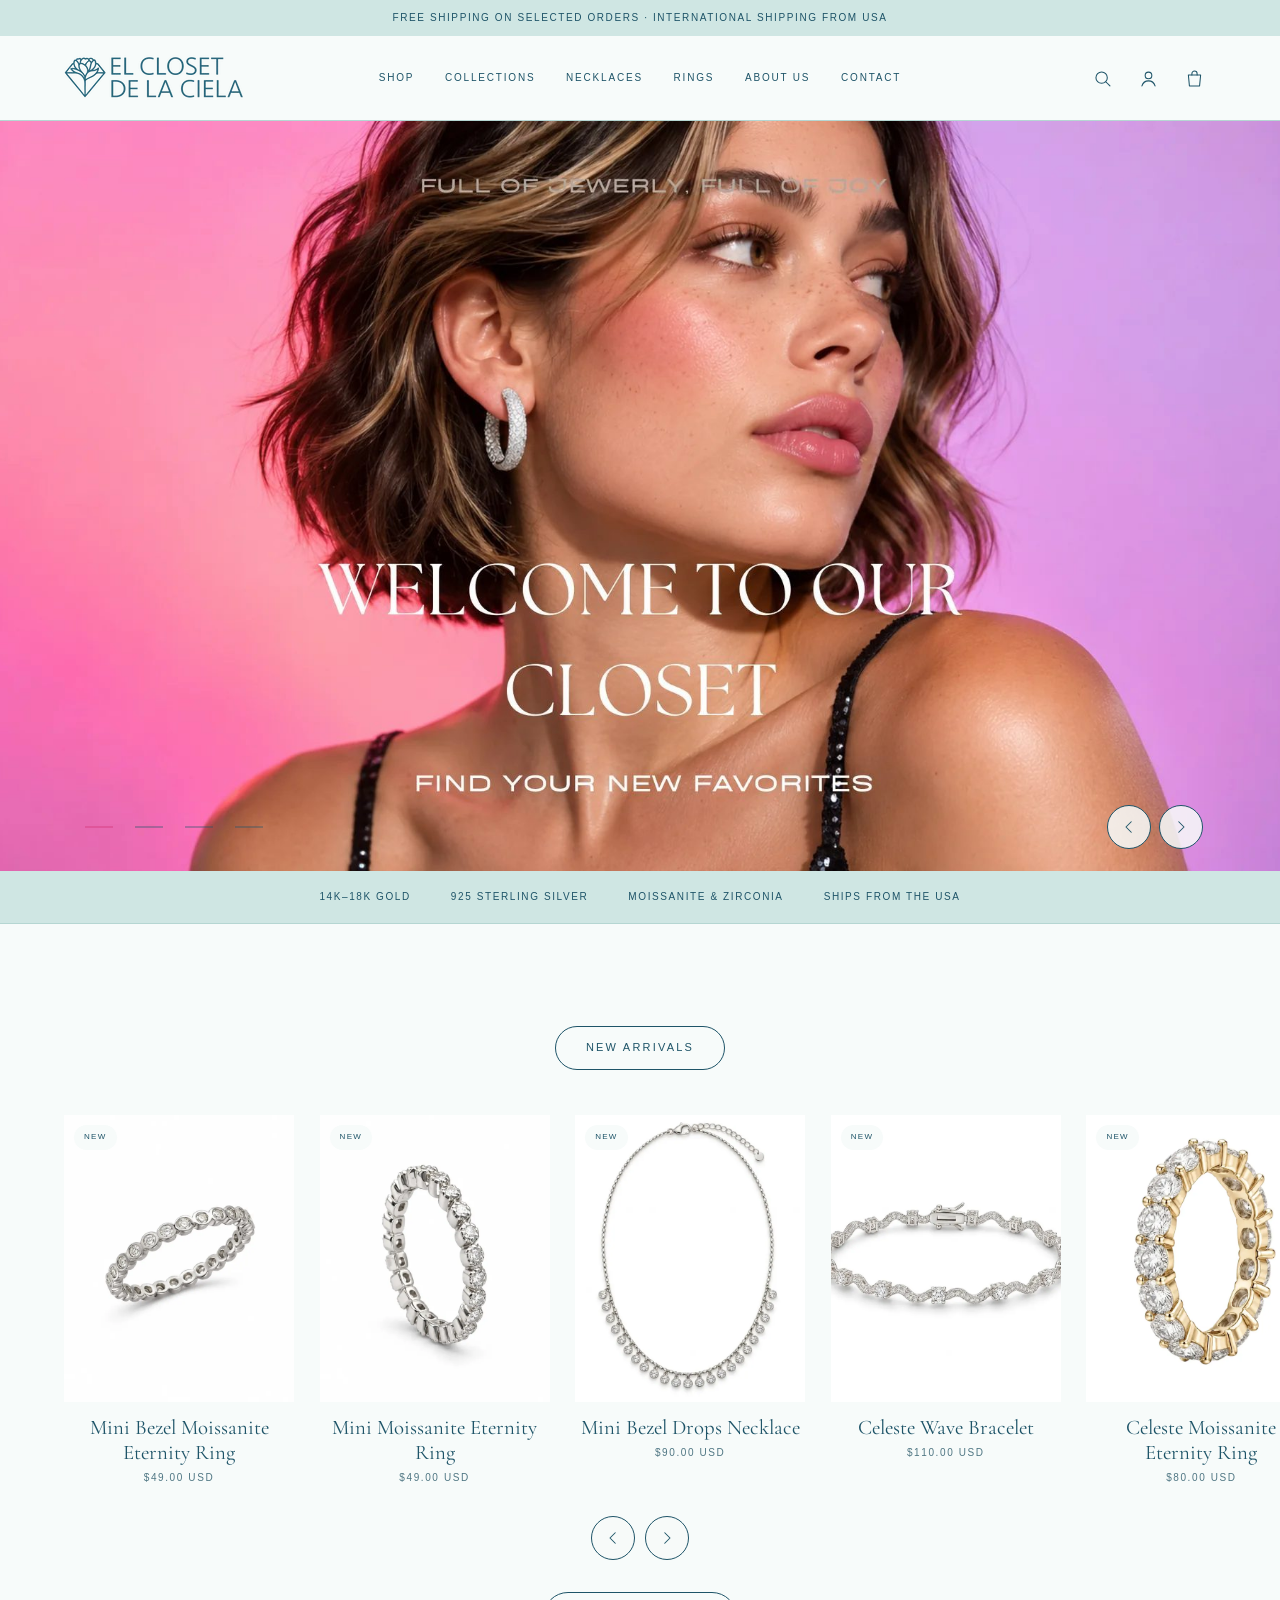
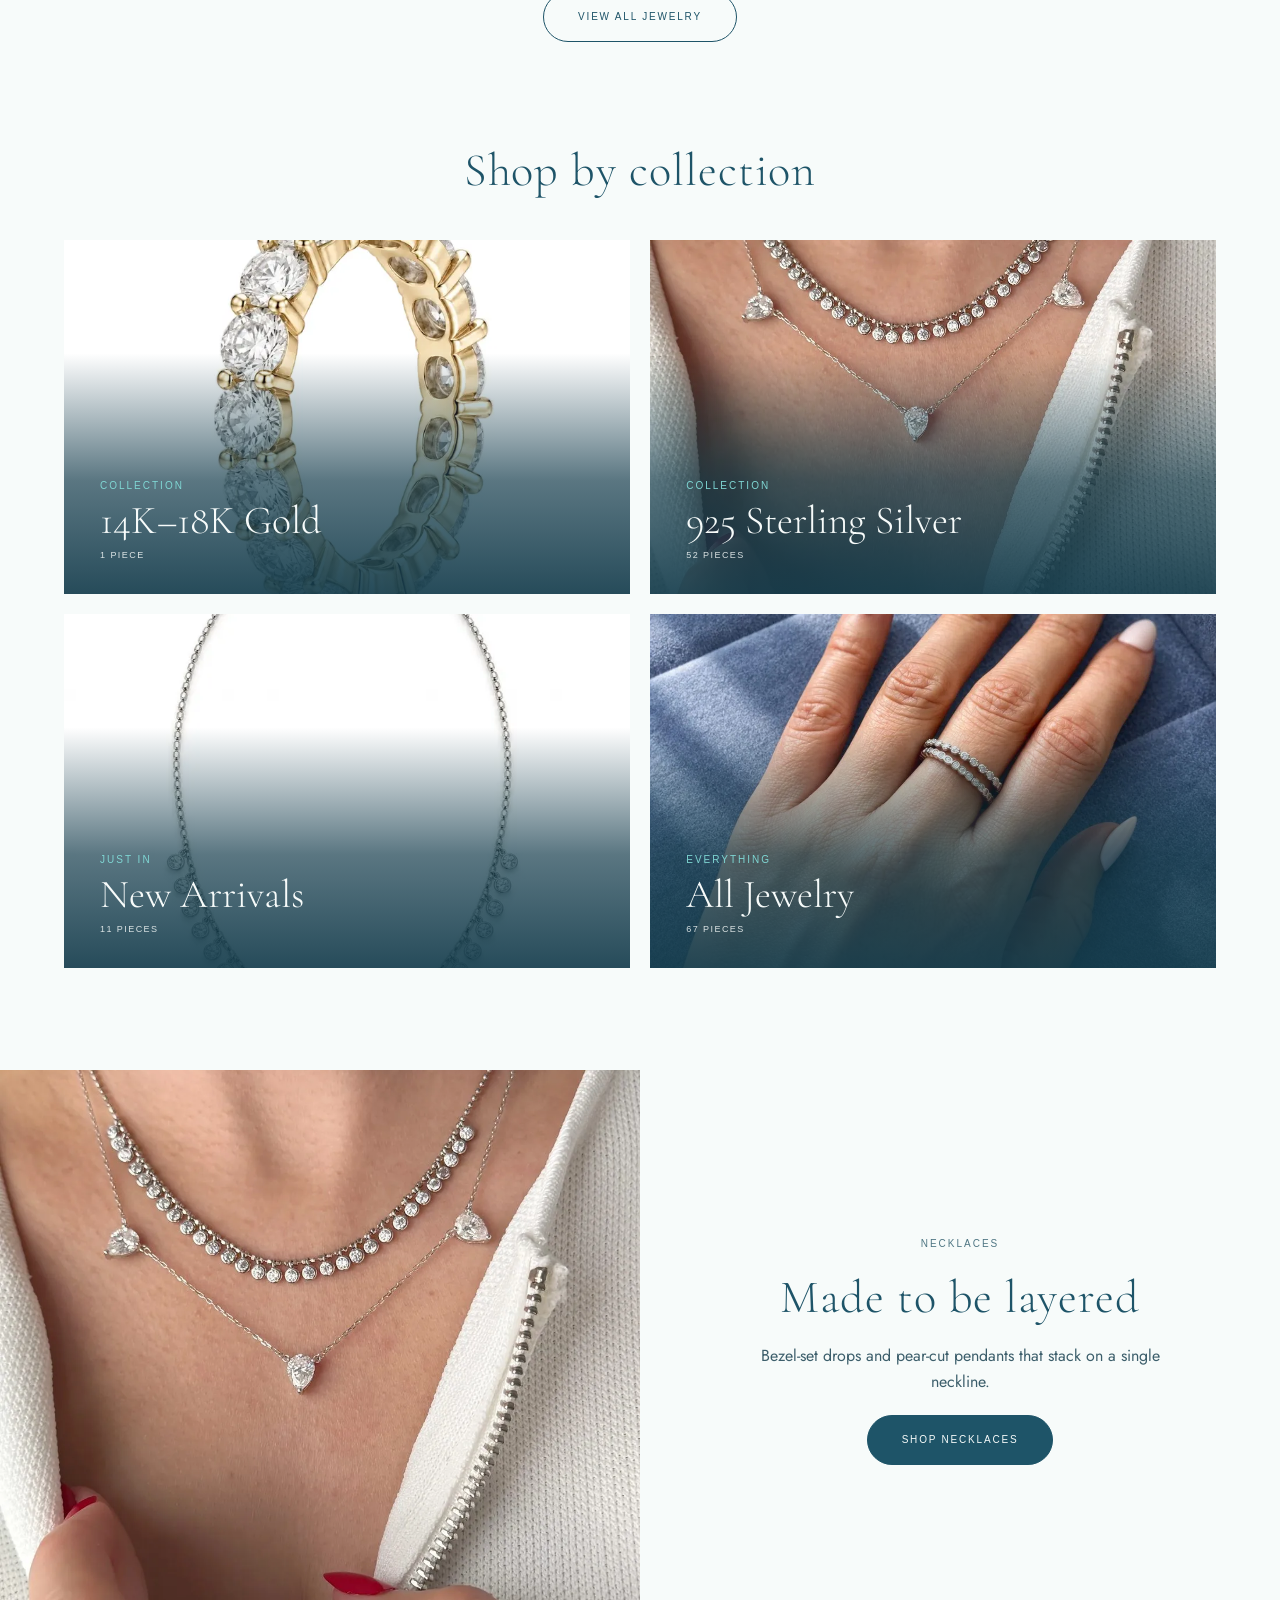
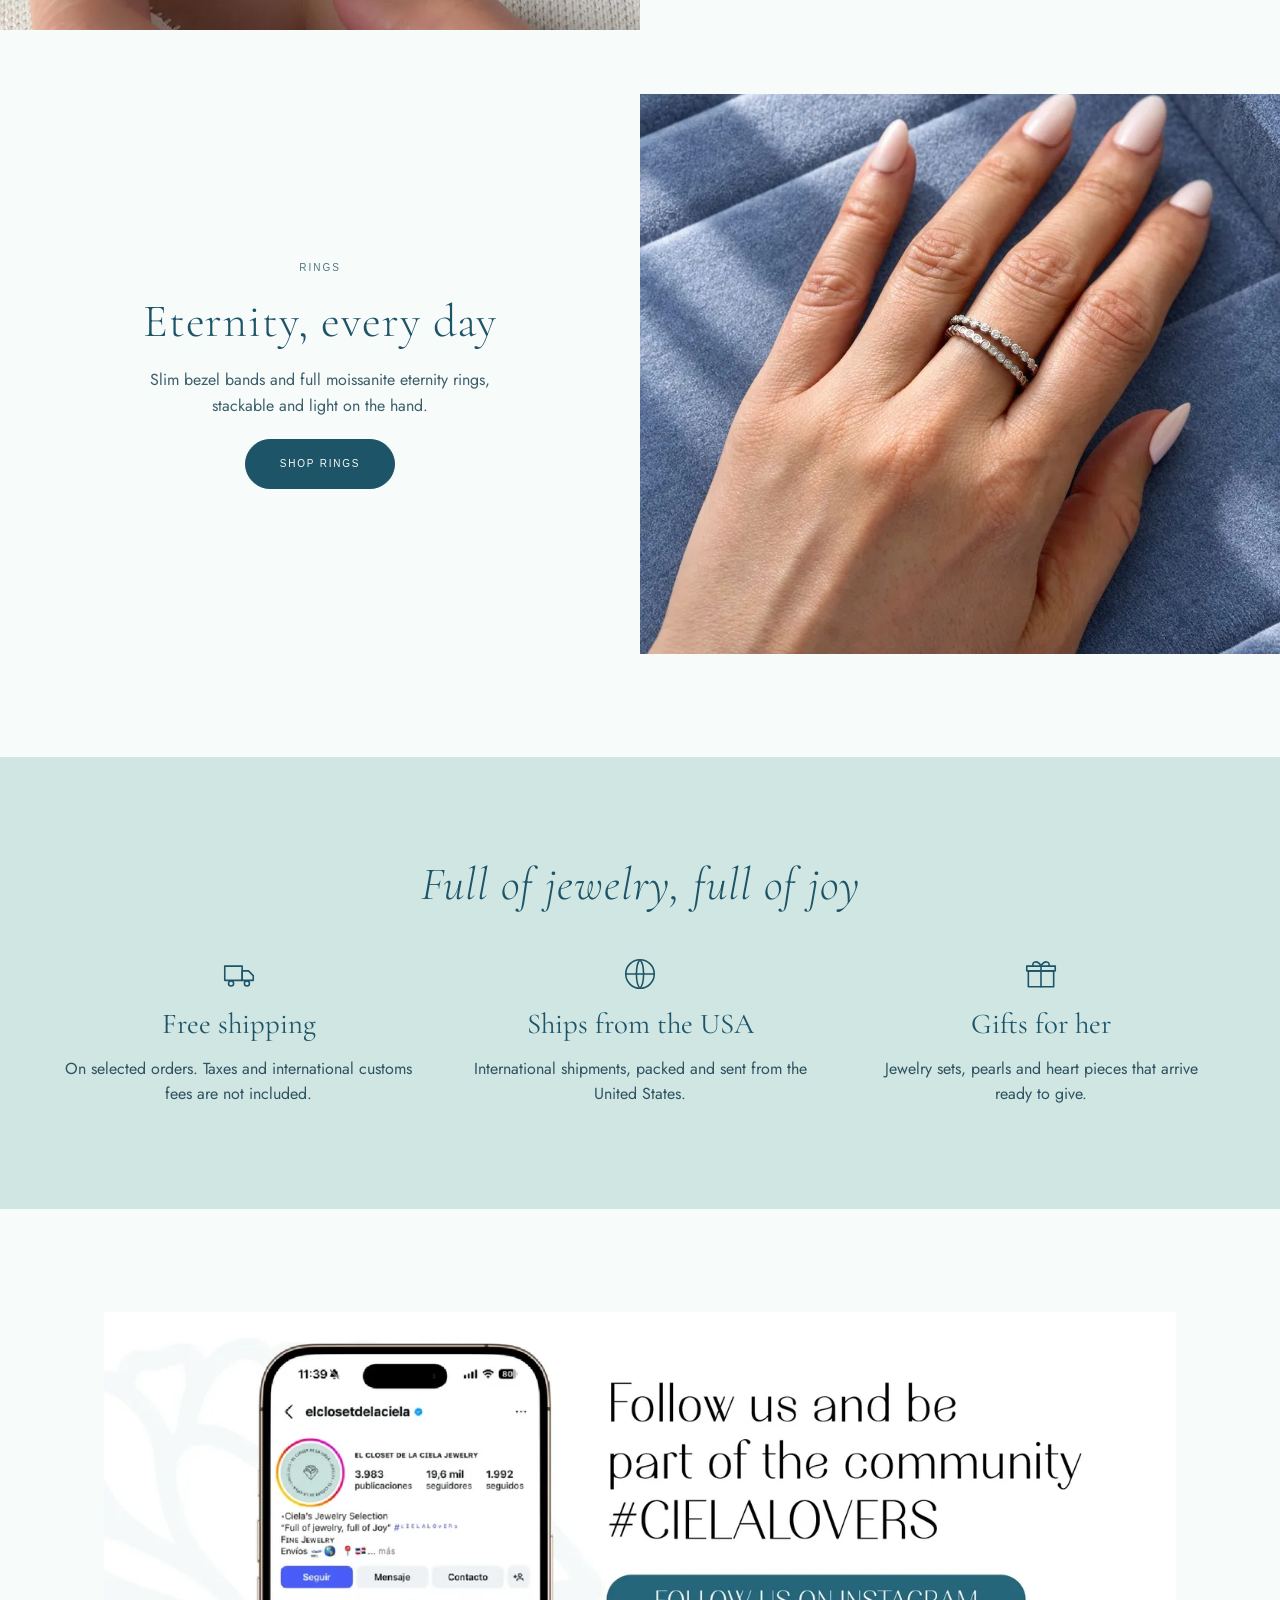
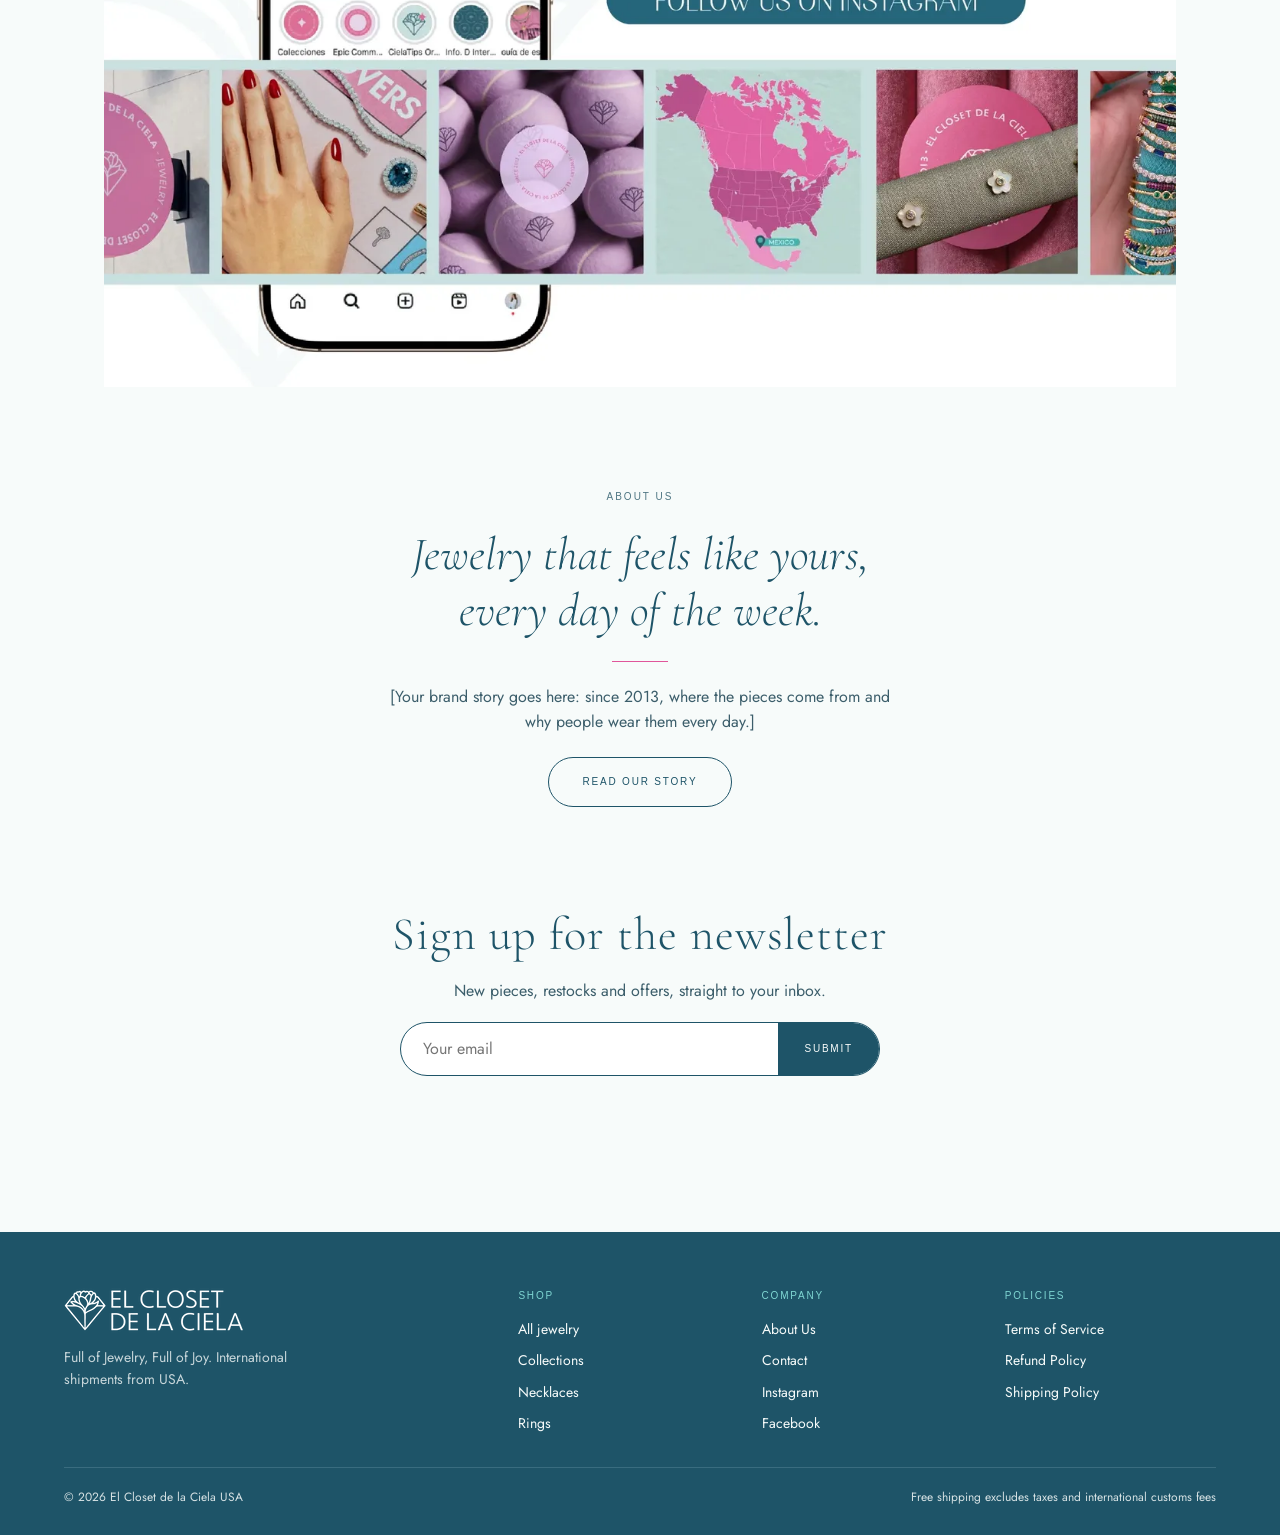
==== index.html @ 68bd0de4 "Demo redesign: multi-page site with slider, catalog and real products Co-Authored-By: Claude Sonnet " ====
<!DOCTYPE html>
<html lang="en">
<head>
<meta charset="utf-8">
<meta name="viewport" content="width=device-width, initial-scale=1">
<title>El Closet de la Ciela | Jewelry — Full of Jewelry, Full of Joy</title>
<meta name="description" content="14K–18K gold, 925 sterling silver and moissanite jewelry shipped from the USA.">
<link rel="icon" href="images/logo-closet-de-la-ciela.webp" type="image/webp">
<link rel="preconnect" href="https://fonts.googleapis.com">
<link rel="preconnect" href="https://fonts.gstatic.com" crossorigin>
<link href="https://fonts.googleapis.com/css2?family=Cormorant+Garamond:ital,wght@0,300;0,400;1,300;1,400&family=Jost:wght@400;500&family=Syncopate:wght@400;700&display=swap" rel="stylesheet">
<link rel="stylesheet" href="css/styles.css">
</head>
<body data-page="home">
<a class="skip" href="#main">Skip to content</a>
<div class="announce">Free shipping on selected orders · International shipping from USA</div>
<header class="site-header">
<div class="wrap">
<div class="header-row">
<button class="icon-btn nav-toggle" type="button" aria-expanded="false" aria-controls="main-nav" aria-label="Open menu"><svg width="22" height="22" viewBox="0 0 24 24" fill="none" stroke="currentColor" stroke-width="1.3" stroke-linecap="round" aria-hidden="true"><path d="M4 7h16M4 12h16M4 17h16"/></svg></button>
<a class="logo" href="index.html" aria-label="El Closet de la Ciela Jewelry, home"><img src="images/logo-closet-de-la-ciela.webp" width="180" height="46" alt="El Closet de la Ciela Jewelry"></a>
<nav class="main-nav" id="main-nav" aria-label="Main">
<ul>
<li><a href="shop.html">Shop</a></li>
<li><a href="collections.html">Collections</a></li>
<li><a href="necklaces.html">Necklaces</a></li>
<li><a href="rings.html">Rings</a></li>
<li><a href="about.html">About Us</a></li>
<li><a href="contact.html">Contact</a></li>
</ul>
</nav>
<div class="header-actions">
<button class="icon-btn search-toggle" type="button" aria-label="Search" aria-expanded="false" aria-controls="search-bar"><svg width="21" height="21" viewBox="0 0 24 24" fill="none" stroke="currentColor" stroke-width="1.2" stroke-linecap="round" aria-hidden="true"><circle cx="11" cy="11" r="6.5"/><path d="M16 16l4.5 4.5"/></svg></button>
<a class="icon-btn" href="https://elclosetdelacielausa.com/account" aria-label="My account" target="_blank" rel="noopener"><svg width="21" height="21" viewBox="0 0 24 24" fill="none" stroke="currentColor" stroke-width="1.2" stroke-linecap="round" aria-hidden="true"><circle cx="12" cy="8.5" r="3.8"/><path d="M4.5 20.5c1.2-4 4-5.8 7.5-5.8s6.3 1.8 7.5 5.8"/></svg></a>
<a class="icon-btn" href="https://elclosetdelacielausa.com/cart" aria-label="Shopping bag" target="_blank" rel="noopener"><svg width="21" height="21" viewBox="0 0 24 24" fill="none" stroke="currentColor" stroke-width="1.2" stroke-linejoin="round" stroke-linecap="round" aria-hidden="true"><path d="M5 8h14l-1.2 12.5H6.2z"/><path d="M9 8V6.5a3 3 0 0 1 6 0V8"/></svg></a>
</div>
</div>
</div>
<div class="search-bar" id="search-bar">
<div class="wrap">
<form role="search"><label class="sr-only" for="site-q">Search jewelry</label><input id="site-q" type="search" placeholder="Search jewelry…" autocomplete="off"><button class="btn" type="submit">Search</button></form>
</div>
</div>
</header>
<main id="main">
<section id="top">
<div class="hs" role="region" aria-roledescription="carousel" aria-label="Featured collections">
<div class="hs-track" aria-live="off">
<article class="hs-slide is-active hs-full" role="group" aria-roledescription="slide" aria-label="1 of 4" style="background:#E8A9D6">
<a href="shop.html" aria-label="Welcome to our closet, shop new favorites" style="display:block;position:absolute;inset:0"><img src="images/hero-welcome.jpg" alt="Model wearing pavé hoop earrings against a pink and lilac backdrop, with the text Welcome to our closet" style="object-position:50% 62%"><span class="btn hs-full-cta">Shop new favorites</span></a>
</article>
<article class="hs-slide" role="group" aria-roledescription="slide" aria-label="2 of 4" style="background:#CFE6E3">
<div class="hs-text">
<span class="hs-eyebrow">Necklaces</span>
<h2 class="hs-title">Layer, stack <em>and mix</em></h2>
<p class="hs-copy">Find your new favorites in 14K–18K gold, 925 sterling silver and moissanite, shipped from the USA.</p>
<a class="btn" href="necklaces.html">Shop necklaces</a>
</div>
<div class="hs-media"><img src="images/necklaces-layered.webp" alt="Two layered necklaces, a bezel-set drop necklace and a pear-cut pendant" loading="lazy"></div>
</article>
<article class="hs-slide" role="group" aria-roledescription="slide" aria-label="3 of 4" style="background:#F3DDEC">
<div class="hs-text">
<span class="hs-eyebrow">Rings</span>
<h2 class="hs-title">Stack them, <em>love them</em></h2>
<p class="hs-copy">Slim bezel-set bands made to be worn together. Everyday sparkle that goes with everything.</p>
<a class="btn" href="rings.html">Shop rings</a>
</div>
<div class="hs-media"><img src="images/rings-stacked.webp" alt="Two slim bezel-set rings on a hand resting on blue velvet" loading="lazy"></div>
</article>
<article class="hs-slide" role="group" aria-roledescription="slide" aria-label="4 of 4" style="background:#DCE6F5">
<div class="hs-text">
<span class="hs-eyebrow">New color</span>
<h2 class="hs-title">A little <em>rainbow</em> for every day</h2>
<p class="hs-copy">Playful color for your neckline, in delicate pieces that go with everything.</p>
<a class="btn" href="shop.html?collection=new">Discover new arrivals</a>
</div>
<div class="hs-media"><img src="images/products/candy-baguette-zirconia-necklace-1.webp" alt="Candy Baguette Zirconia Necklace" loading="lazy" style="object-position:50% 30%"></div>
</article>
</div>
<div class="hs-ctrl">
<div class="hs-dots">
<button type="button" class="hs-dot" aria-label="Go to slide 1" aria-current="true"></button>
<button type="button" class="hs-dot" aria-label="Go to slide 2"></button>
<button type="button" class="hs-dot" aria-label="Go to slide 3"></button>
<button type="button" class="hs-dot" aria-label="Go to slide 4"></button>
</div>
<div class="hs-arrows">
<button type="button" class="hs-btn hs-prev" aria-label="Previous slide"><svg width="18" height="18" viewBox="0 0 24 24" fill="none" stroke="currentColor" stroke-width="1.4" stroke-linecap="round" stroke-linejoin="round" aria-hidden="true"><path d="M15 5l-7 7 7 7"/></svg></button>
<button type="button" class="hs-btn hs-next" aria-label="Next slide"><svg width="18" height="18" viewBox="0 0 24 24" fill="none" stroke="currentColor" stroke-width="1.4" stroke-linecap="round" stroke-linejoin="round" aria-hidden="true"><path d="M9 5l7 7-7 7"/></svg></button>
</div>
</div>
</div>
<div class="trust"><div class="wrap"><span>14K–18K gold</span><span>925 sterling silver</span><span>Moissanite &amp; zirconia</span><span>Ships from the USA</span></div></div>
</section>

<section id="new" class="section">
<div class="section-head"><span class="pill">New arrivals</span></div>
<div class="rail-wrap">
<div class="rail" data-products data-collection="new" data-limit="12"></div>
<div class="rail-ctrl"><button type="button" class="hs-btn" data-rail="prev" aria-label="Previous products"><svg width="18" height="18" viewBox="0 0 24 24" fill="none" stroke="currentColor" stroke-width="1.4" stroke-linecap="round" stroke-linejoin="round" aria-hidden="true"><path d="M15 5l-7 7 7 7"/></svg></button><button type="button" class="hs-btn" data-rail="next" aria-label="Next products"><svg width="18" height="18" viewBox="0 0 24 24" fill="none" stroke="currentColor" stroke-width="1.4" stroke-linecap="round" stroke-linejoin="round" aria-hidden="true"><path d="M9 5l7 7-7 7"/></svg></button></div>
</div>
<div class="section-head" style="margin:32px 0 0"><a class="btn btn-ghost" href="shop.html">View all jewelry</a></div>
</section>

<section id="collections" class="section"><div class="wrap">
<div class="section-head"><h2 class="h2">Shop by collection</h2></div>
<div class="col-grid">
<a class="col-card" href="shop.html?collection=gold"><img src="images/products/celeste-moissanite-eternity-ring-1.webp" alt="" loading="lazy"><span class="col-text"><span class="eyebrow">Collection</span><span class="col-title">14K–18K Gold</span><span class="col-count" data-count="gold"></span></span></a>
<a class="col-card" href="shop.html?collection=silver"><img src="images/necklaces-layered.webp" alt="" loading="lazy"><span class="col-text"><span class="eyebrow">Collection</span><span class="col-title">925 Sterling Silver</span><span class="col-count" data-count="silver"></span></span></a>
<a class="col-card" href="shop.html?collection=new"><img src="images/products/mini-bezel-drops-necklace-1.webp" alt="" loading="lazy"><span class="col-text"><span class="eyebrow">Just in</span><span class="col-title">New Arrivals</span><span class="col-count" data-count="new"></span></span></a>
<a class="col-card" href="shop.html"><img src="images/rings-stacked.webp" alt="" loading="lazy"><span class="col-text"><span class="eyebrow">Everything</span><span class="col-title">All Jewelry</span><span class="col-count" data-count="all"></span></span></a>
</div>
</div></section>

<section id="necklaces" class="section" style="padding-top:clamp(64px,8vw,112px)">
<div class="split">
<div class="split-media"><img src="images/necklaces-layered.webp" alt="Two layered necklaces, a bezel-set drop necklace and a pear-cut pendant" style="object-position:50% 30%" loading="lazy"></div>
<div class="split-text"><div>
<span class="eyebrow">Necklaces</span>
<h2 class="h2">Made to be layered</h2>
<p class="lede" style="text-align:center">Bezel-set drops and pear-cut pendants that stack on a single neckline.</p>
<a class="btn" href="necklaces.html">Shop necklaces</a>
</div></div>
</div>
</section>

<section id="rings" style="margin-top:clamp(40px,5vw,72px)">
<div class="split rev">
<div class="split-text"><div>
<span class="eyebrow">Rings</span>
<h2 class="h2">Eternity, every day</h2>
<p class="lede" style="text-align:center">Slim bezel bands and full moissanite eternity rings, stackable and light on the hand.</p>
<a class="btn" href="rings.html">Shop rings</a>
</div></div>
<div class="split-media" style="background:#B9CBE3"><img src="images/rings-stacked.webp" alt="Two slim bezel-set rings on a hand resting on blue velvet" loading="lazy"></div>
</div>
</section>

<section class="section"><div class="band"><div class="wrap">
<div class="section-head"><h2 class="h2"><em>Full of jewelry, full of joy</em></h2></div>
<div class="benefits">
<div class="benefit"><svg width="38" height="38" viewBox="0 0 24 24" fill="none" stroke="#1E5468" stroke-width="1" stroke-linecap="round" stroke-linejoin="round" aria-hidden="true"><path d="M3 7h11v9H3z"/><path d="M14 10h4l3 3v3h-7z"/><circle cx="7" cy="18" r="1.6"/><circle cx="17" cy="18" r="1.6"/></svg><h3>Free shipping</h3><p>On selected orders. Taxes and international customs fees are not included.</p></div>
<div class="benefit"><svg width="38" height="38" viewBox="0 0 24 24" fill="none" stroke="#1E5468" stroke-width="1" stroke-linecap="round" stroke-linejoin="round" aria-hidden="true"><circle cx="12" cy="12" r="9"/><path d="M3 12h18"/><path d="M12 3c3 3 3 15 0 18M12 3c-3 3-3 15 0 18"/></svg><h3>Ships from the USA</h3><p>International shipments, packed and sent from the United States.</p></div>
<div class="benefit"><svg width="38" height="38" viewBox="0 0 24 24" fill="none" stroke="#1E5468" stroke-width="1" stroke-linecap="round" stroke-linejoin="round" aria-hidden="true"><path d="M4 10h16v10H4z"/><path d="M3 7h18v3H3z"/><path d="M12 7v13"/><path d="M12 7c-2-4-6-3-5 0M12 7c2-4 6-3 5 0"/></svg><h3>Gifts for her</h3><p>Jewelry sets, pearls and heart pieces that arrive ready to give.</p></div>
</div>
</div></div></section>

<section class="section"><div class="wrap" style="max-width:1200px">
<a href="https://www.instagram.com/elclosetdelaciela/" target="_blank" rel="noopener"><img src="images/community-instagram.webp" width="1400" height="882" alt="Follow us and be part of the community, #CIELALOVERS, follow us on Instagram" loading="lazy"></a>
</div></section>

<section id="story" class="section"><div class="wrap story">
<span class="eyebrow">About us</span>
<blockquote>Jewelry that feels like yours, every day of the week.</blockquote>
<span class="rule"></span>
<p class="lede">[Your brand story goes here: since 2013, where the pieces come from and why people wear them every day.]</p>
<a class="btn btn-ghost" href="about.html">Read our story</a>
</div></section>
<section class="section"><div class="wrap newsletter">
<h2 class="h2">Sign up for the newsletter</h2>
<p class="lede">New pieces, restocks and offers, straight to your inbox.</p>
<form class="nl-form" data-demo-form data-success="Thank you for subscribing! (demo: no email was sent)" novalidate>
<label class="sr-only" for="nl-email">Your email</label>
<input id="nl-email" type="email" placeholder="Your email" autocomplete="email">
<button type="submit">Submit</button>
</form>
<p class="form-msg" role="status" aria-live="polite"></p>
</div></section>
</main>
<footer class="site-footer">
<div class="wrap">
<div class="footer-grid">
<div class="footer-brand">
<img src="images/logo-closet-de-la-ciela.webp" width="180" height="46" alt="El Closet de la Ciela Jewelry">
<p>Full of Jewelry, Full of Joy. International shipments from USA.</p>
</div>
<div>
<h4>Shop</h4>
<ul><li><a href="shop.html">All jewelry</a></li><li><a href="collections.html">Collections</a></li><li><a href="necklaces.html">Necklaces</a></li><li><a href="rings.html">Rings</a></li></ul>
</div>
<div>
<h4>Company</h4>
<ul><li><a href="about.html">About Us</a></li><li><a href="contact.html">Contact</a></li><li><a href="https://www.instagram.com/elclosetdelaciela/" target="_blank" rel="noopener">Instagram</a></li><li><a href="https://www.facebook.com/ElClosetDeLaCiela" target="_blank" rel="noopener">Facebook</a></li></ul>
</div>
<div>
<h4>Policies</h4>
<ul><li><a href="https://elclosetdelacielausa.com/policies/terms-of-service" target="_blank" rel="noopener">Terms of Service</a></li><li><a href="https://elclosetdelacielausa.com/policies/refund-policy" target="_blank" rel="noopener">Refund Policy</a></li><li><a href="https://elclosetdelacielausa.com/policies/shipping-policy" target="_blank" rel="noopener">Shipping Policy</a></li></ul>
</div>
</div>
<div class="footer-bottom"><span>© <span data-year>2026</span> El Closet de la Ciela USA</span><span>Free shipping excludes taxes and international customs fees</span></div>
</div>
</footer>
<script src="js/products.js"></script>
<script src="js/main.js"></script>
</body>
</html>
---- css/styles.css ----
/* El Closet de la Ciela — demo redesign
   Structure: tokens → base → layout → header → hero slider → products → sections → forms → footer → responsive */

:root{
  --deep:#1E5468;
  --accent:#7FD6D3;
  --teal:#3EC4C6;
  --pop:#E0559A;
  --mint:#CFE6E3;
  --mint-line:#B5D6D2;
  --bg:#F7FBFA;
  --soft:#E3F0EE;
  --muted:#4F7683;
  --body:#3C5E6B;
  --font-display:'Cormorant Garamond',Georgia,serif;
  --font-body:'Jost',system-ui,sans-serif;
  --font-label:'Syncopate',sans-serif;
  --gutter:clamp(16px,5vw,72px);
  --max:1360px;
  --header-h:84px;
}

/* ---------- base ---------- */
*,*::before,*::after{box-sizing:border-box}
html{scroll-behavior:smooth;scroll-padding-top:calc(var(--header-h) + 12px)}
body{margin:0;background:var(--bg);color:var(--deep);font-family:var(--font-body);font-weight:400;line-height:1.6;-webkit-font-smoothing:antialiased}
a{color:inherit;text-decoration:none}
a:hover{opacity:.78}
img{display:block;max-width:100%;height:auto}
button{font:inherit}
h1,h2,h3,h4{margin:0}
ul{list-style:none;margin:0;padding:0}
a:focus-visible,button:focus-visible,input:focus-visible,textarea:focus-visible,select:focus-visible,summary:focus-visible{outline:2px solid var(--teal);outline-offset:3px}
.sr-only{position:absolute;left:-9999px;width:1px;height:1px;overflow:hidden}
.skip{position:absolute;left:-9999px;top:8px;background:var(--deep);color:#fff;padding:10px 16px;z-index:200;border-radius:6px}
.skip:focus{left:8px}
.wrap{max-width:var(--max);margin:0 auto;padding:0 var(--gutter)}

.label{font-family:var(--font-label);font-size:10px;letter-spacing:.2em;text-transform:uppercase}
.eyebrow{font-family:var(--font-label);font-size:10px;letter-spacing:.2em;text-transform:uppercase;color:var(--muted)}
.h2{font-family:var(--font-display);font-weight:300;font-size:clamp(2rem,1.3rem + 2vw,3.2rem);line-height:1.1;letter-spacing:.02em}
.h2 em,.h1 em{font-style:italic}
.h1{font-family:var(--font-display);font-weight:300;font-size:clamp(2.4rem,1.6rem + 3vw,4.2rem);line-height:1.05;letter-spacing:.02em}
.lede{color:var(--body);max-width:52ch;margin:0}
.section{padding-top:clamp(64px,8vw,112px)}
.section-head{text-align:center;display:grid;gap:14px;justify-items:center;margin-bottom:clamp(28px,3.5vw,48px)}

.btn{display:inline-flex;align-items:center;justify-content:center;min-height:50px;padding:0 34px;border-radius:999px;border:1px solid var(--deep);background:var(--deep);color:#F7FBFA;font-family:var(--font-label);font-size:10px;letter-spacing:.18em;text-transform:uppercase;cursor:pointer;transition:background .25s,color .25s,border-color .25s}
.btn:hover{opacity:1;background:var(--pop);border-color:var(--pop)}
.btn-ghost{background:transparent;color:var(--deep)}
.btn-ghost:hover{background:var(--deep);border-color:var(--deep);color:#F7FBFA}
.pill{display:inline-flex;align-items:center;border:1px solid var(--deep);border-radius:999px;padding:12px 30px;font-family:var(--font-label);font-size:11px;letter-spacing:.2em;text-transform:uppercase}

/* ---------- announcement + header ---------- */
.announce{background:var(--mint);text-align:center;padding:10px 16px;font-family:var(--font-label);font-size:10px;letter-spacing:.16em;text-transform:uppercase}
.site-header{position:sticky;top:0;z-index:100;background:var(--bg);border-bottom:1px solid var(--mint-line);transition:box-shadow .25s}
.site-header.is-stuck{box-shadow:0 6px 24px rgba(30,84,104,.1)}
.header-row{display:grid;grid-template-columns:1fr auto 1fr;align-items:center;gap:16px;min-height:var(--header-h)}
.logo{display:inline-flex;align-items:center;justify-self:start}
.logo img{width:180px;height:auto}
.main-nav{justify-self:center}
.main-nav ul{display:flex;gap:0 clamp(18px,2.4vw,40px)}
.main-nav a{display:block;padding:10px 0;font-family:var(--font-label);font-size:10px;letter-spacing:.18em;text-transform:uppercase;border-bottom:1px solid transparent}
.main-nav a:hover{opacity:1;border-bottom-color:var(--accent)}
.main-nav a[aria-current="page"]{border-bottom-color:var(--pop)}
.header-actions{justify-self:end;display:flex;align-items:center;gap:2px}
.icon-btn{width:44px;height:44px;display:inline-flex;align-items:center;justify-content:center;border:0;background:none;color:var(--deep);cursor:pointer;border-radius:50%}
.icon-btn:hover{opacity:1;background:var(--soft)}
.nav-toggle{display:none}
.search-bar{display:none;border-top:1px solid var(--mint-line);background:#fff}
.search-bar.is-open{display:block}
.search-bar form{display:flex;gap:12px;align-items:center;min-height:64px}
.search-bar input{flex:1;min-width:0;border:0;background:transparent;font:inherit;font-size:16px;color:var(--deep);padding:10px 0}
.search-bar input:focus-visible{outline:0}

/* ---------- hero slider ---------- */
.hs{position:relative;overflow:hidden;background:var(--mint)}
.hs-track{position:relative;height:clamp(560px,calc(100vh - 150px),760px)}
.hs-slide{position:absolute;inset:0;display:grid;grid-template-columns:minmax(0,1fr) minmax(0,1fr);opacity:0;visibility:hidden;transition:opacity 1.1s ease,visibility 0s linear 1.1s}
.hs-slide.is-active{opacity:1;visibility:visible;transition:opacity 1.1s ease,visibility 0s}
.hs-text{display:flex;flex-direction:column;justify-content:center;align-items:flex-start;gap:20px;padding:clamp(32px,5vw,96px) clamp(24px,6vw,110px);color:var(--deep)}
.hs-eyebrow{font-family:var(--font-label);font-size:10px;letter-spacing:.3em;text-transform:uppercase;color:var(--pop)}
.hs-title{font-family:var(--font-display);font-weight:300;font-size:clamp(40px,2rem + 2.8vw,80px);line-height:1.02;letter-spacing:.02em}
.hs-title em{font-style:italic}
.hs-copy{margin:0;max-width:44ch;font-size:clamp(15px,1rem + .1vw,17px);line-height:1.7}
.hs-media{position:relative;overflow:hidden;background:var(--soft)}
.hs-media img,.hs-full img{width:100%;height:100%;object-fit:cover;transform:scale(1.08);transition:transform 7s ease-out}
.hs-full img{transform:scale(1.04)}
.hs-slide.is-active .hs-media img,.hs-slide.is-active.hs-full img{transform:scale(1)}
.hs-eyebrow,.hs-title,.hs-copy,.hs-text .btn{opacity:0;transform:translateY(18px);transition:opacity .8s ease,transform .8s ease,background .25s,border-color .25s}
.hs-slide.is-active .hs-eyebrow,.hs-slide.is-active .hs-title,.hs-slide.is-active .hs-copy,.hs-slide.is-active .hs-text .btn{opacity:1;transform:none}
.hs-slide.is-active .hs-eyebrow{transition-delay:.35s,.35s,0s,0s}
.hs-slide.is-active .hs-title{transition-delay:.5s,.5s,0s,0s}
.hs-slide.is-active .hs-copy{transition-delay:.65s,.65s,0s,0s}
.hs-slide.is-active .hs-text .btn{transition-delay:.8s,.8s,0s,0s}
.hs-ctrl{position:absolute;left:0;right:0;bottom:22px;display:flex;align-items:center;gap:14px;padding:0 clamp(24px,6vw,110px);z-index:3;pointer-events:none}
.hs-ctrl>*{pointer-events:auto}
.hs-dots{display:flex;gap:6px}
.hs-dot{width:44px;height:44px;padding:0;border:0;background:none;cursor:pointer;display:inline-flex;align-items:center;justify-content:center}
.hs-dot::before{content:"";width:28px;height:2px;background:var(--deep);opacity:.35;transition:opacity .3s,background .3s}
.hs-dot[aria-current="true"]::before{opacity:1;background:var(--pop)}
.hs-arrows{margin-left:auto;display:flex;gap:8px}
.hs-btn{width:44px;height:44px;border-radius:50%;border:1px solid var(--deep);background:rgba(247,251,250,.85);color:var(--deep);cursor:pointer;display:inline-flex;align-items:center;justify-content:center;padding:0;transition:background .25s,color .25s}
.hs-btn:hover{background:var(--deep);color:#F7FBFA}
.hs-full-cta{display:none;background:#F7FBFA;color:var(--deep);border-color:#F7FBFA}
.trust{background:var(--mint);border-bottom:1px solid var(--mint-line)}
.trust .wrap{padding-top:18px;padding-bottom:18px;display:flex;flex-wrap:wrap;gap:14px 40px;justify-content:center;font-family:var(--font-label);font-size:10px;letter-spacing:.16em;text-transform:uppercase}

/* ---------- page hero (inner pages) ---------- */
.page-hero{background:var(--mint);border-bottom:1px solid var(--mint-line)}
.page-hero .wrap{padding-top:clamp(40px,6vw,80px);padding-bottom:clamp(40px,6vw,80px);display:grid;gap:16px;justify-items:center;text-align:center}
.crumbs{font-family:var(--font-label);font-size:9px;letter-spacing:.2em;text-transform:uppercase;color:var(--muted)}
.crumbs a:hover{color:var(--pop);opacity:1}
.page-hero.has-img .wrap{grid-template-columns:1fr 1fr;justify-items:start;text-align:left;align-items:center;gap:clamp(24px,5vw,72px)}
.page-hero.has-img img{width:100%;aspect-ratio:4/3;object-fit:cover;border-radius:2px}

/* ---------- products ---------- */
.rail-wrap{position:relative}
.rail{display:grid;grid-auto-flow:column;grid-auto-columns:minmax(230px,22%);gap:clamp(12px,2vw,28px);overflow-x:auto;scroll-snap-type:x mandatory;padding:0 var(--gutter) 12px;scroll-padding-inline:var(--gutter);scrollbar-width:thin;scrollbar-color:var(--mint-line) transparent}
.rail>*{scroll-snap-align:start}
.rail-ctrl{display:flex;justify-content:center;gap:10px;margin-top:18px}
.grid{display:grid;grid-template-columns:repeat(auto-fill,minmax(230px,1fr));gap:clamp(24px,3vw,40px) clamp(12px,2vw,28px)}
.card{display:grid;gap:14px;align-content:start}
.card-media{position:relative;aspect-ratio:4/5;overflow:hidden;background:var(--soft)}
.card-media img{position:absolute;inset:0;width:100%;height:100%;object-fit:cover;transition:opacity .45s ease,transform .6s ease}
.card-media .alt{opacity:0}
.card:hover .card-media .alt{opacity:1}
.card:hover .card-media img{transform:scale(1.03)}
.card-badges{position:absolute;top:10px;left:10px;display:flex;gap:6px;z-index:2}
.badge{background:var(--bg);color:var(--deep);font-family:var(--font-label);font-size:8px;letter-spacing:.16em;text-transform:uppercase;padding:6px 10px;border-radius:999px}
.badge.sold{background:var(--deep);color:#F7FBFA}
.card-info{display:grid;gap:4px;text-align:center;justify-items:center}
.card-title{font-family:var(--font-display);font-size:1.3rem;line-height:1.2;max-width:22ch}
.card-price{font-family:var(--font-label);font-size:10px;letter-spacing:.16em;color:var(--muted)}
.card:hover{opacity:1}
.card:hover .card-title{color:var(--pop)}

.toolbar{display:flex;flex-wrap:wrap;gap:16px 24px;align-items:center;justify-content:space-between;margin-bottom:32px;padding-bottom:20px;border-bottom:1px solid var(--mint-line)}
.chips{display:flex;flex-wrap:wrap;gap:8px}
.chip{min-height:40px;padding:0 20px;border-radius:999px;border:1px solid var(--mint-line);background:transparent;color:var(--deep);font-family:var(--font-label);font-size:9px;letter-spacing:.16em;text-transform:uppercase;cursor:pointer;transition:background .2s,border-color .2s,color .2s}
.chip:hover{border-color:var(--deep)}
.chip[aria-pressed="true"]{background:var(--deep);border-color:var(--deep);color:#F7FBFA}
.tools{display:flex;flex-wrap:wrap;gap:12px 20px;align-items:center;font-size:.9rem}
.tools select{min-height:40px;border:1px solid var(--mint-line);border-radius:999px;background:#fff;color:var(--deep);padding:0 16px;font:inherit}
.tools label.check{display:inline-flex;gap:8px;align-items:center;cursor:pointer}
.count{font-family:var(--font-label);font-size:9px;letter-spacing:.16em;text-transform:uppercase;color:var(--muted)}
.empty{text-align:center;padding:48px 0;color:var(--muted);grid-column:1/-1}
.pager{display:flex;justify-content:center;margin-top:44px}

/* ---------- collections ---------- */
.col-grid{display:grid;grid-template-columns:repeat(2,1fr);gap:clamp(10px,1.6vw,22px)}
.col-card{position:relative;display:block;overflow:hidden;aspect-ratio:16/10;background:var(--soft);color:#F7FBFA}
.col-card img{position:absolute;inset:0;width:100%;height:100%;object-fit:cover;transition:transform .6s ease}
.col-card::after{content:"";position:absolute;inset:0;background:linear-gradient(to top,rgba(20,60,76,.92) 0%,rgba(20,60,76,.7) 32%,rgba(20,60,76,0) 68%)}
.col-card:hover{opacity:1}
.col-card:hover img{transform:scale(1.04)}
.col-text{position:absolute;left:clamp(18px,3vw,36px);right:18px;bottom:clamp(18px,3vw,32px);z-index:1;display:grid;gap:6px}
.col-text .eyebrow{color:var(--accent)}
.col-title{font-family:var(--font-display);font-weight:300;font-size:clamp(1.8rem,1.2rem + 1.6vw,2.8rem);line-height:1.05}
.col-count{font-family:var(--font-label);font-size:9px;letter-spacing:.16em;text-transform:uppercase;opacity:.85}

/* ---------- feature split ---------- */
.split{display:flex;flex-wrap:wrap}
.split.rev{flex-wrap:wrap-reverse}
.split-media{flex:1 1 420px;min-width:0;min-height:560px;position:relative;background:var(--soft)}
.split-media img{position:absolute;inset:0;width:100%;height:100%;object-fit:cover}
.split-text{flex:1 1 420px;min-width:0;display:flex;align-items:center;justify-content:center;padding:56px var(--gutter)}
.split-text>div{display:grid;gap:20px;justify-items:center;text-align:center;max-width:40ch}

/* ---------- benefits / story / community / newsletter ---------- */
.band{background:var(--mint);padding-block:clamp(56px,8vw,112px)}
.benefits{display:grid;grid-template-columns:repeat(auto-fit,minmax(240px,1fr));gap:clamp(32px,4vw,56px)}
.benefit{display:grid;gap:14px;justify-items:center;align-content:start;text-align:center}
.benefit h3{font-family:var(--font-display);font-weight:400;font-size:1.8rem;line-height:1.2}
.benefit p{margin:0;color:#2F5260;max-width:36ch}
.band .h2 em{color:var(--deep)}
.story{display:grid;justify-items:center;gap:22px;text-align:center}
.story blockquote{margin:0;font-family:var(--font-display);font-style:italic;font-weight:300;font-size:clamp(2rem,1.3rem + 2vw,3.2rem);line-height:1.2;max-width:24ch;text-wrap:balance}
.rule{width:56px;height:1px;background:var(--pop);display:block}
.newsletter{display:grid;gap:18px;justify-items:center;text-align:center}
.nl-form{display:flex;width:100%;max-width:480px;border:1px solid var(--deep);border-radius:999px;overflow:hidden;background:#fff}
.nl-form input{flex:1;min-width:0;border:0;background:transparent;padding:0 22px;min-height:52px;font:inherit;font-size:16px;color:var(--deep);outline:none}
.nl-form button{border:0;background:var(--deep);color:#F7FBFA;font-family:var(--font-label);font-size:10px;letter-spacing:.18em;text-transform:uppercase;padding:0 26px;min-height:52px;cursor:pointer}
.nl-form button:hover{background:var(--pop)}
.form-msg{min-height:1.5em;margin:0;font-size:.95rem}
.form-msg.ok{color:#1d7a5a}
.form-msg.err{color:#b4233f}

/* ---------- about / contact ---------- */
.prose{max-width:62ch;margin-inline:auto;color:var(--body);display:grid;gap:18px}
.prose h2{font-family:var(--font-display);font-weight:300;font-size:2rem;color:var(--deep);margin-top:12px}
.values{display:grid;grid-template-columns:repeat(auto-fit,minmax(220px,1fr));gap:28px;margin-top:8px}
.value{border-top:1px solid var(--pop);padding-top:16px}
.value h3{font-family:var(--font-display);font-weight:400;font-size:1.5rem}
.value p{margin:6px 0 0;color:var(--body);font-size:.95rem}
.contact-grid{display:grid;grid-template-columns:1.2fr .8fr;gap:clamp(32px,6vw,96px);align-items:start}
.form{display:grid;gap:18px}
.field{display:grid;gap:6px}
.field label{font-family:var(--font-label);font-size:9px;letter-spacing:.18em;text-transform:uppercase}
.field input,.field textarea{width:100%;border:1px solid var(--mint-line);border-radius:12px;background:#fff;padding:14px 16px;font:inherit;font-size:16px;color:var(--deep)}
.field textarea{min-height:150px;resize:vertical}
.info{display:grid;gap:22px;align-content:start}
.info h3{font-family:var(--font-label);font-size:10px;letter-spacing:.18em;text-transform:uppercase;font-weight:400;color:var(--muted);margin-bottom:6px}
.info a{text-decoration:underline;text-decoration-color:var(--accent);text-underline-offset:4px}
details.policy{border-bottom:1px solid var(--mint-line);padding:16px 0}
details.policy summary{cursor:pointer;font-family:var(--font-display);font-size:1.4rem;list-style:none;display:flex;justify-content:space-between;gap:12px}
details.policy summary::after{content:"+";font-family:var(--font-body)}
details.policy[open] summary::after{content:"–"}
details.policy p{margin:10px 0 0;color:var(--body)}

/* ---------- footer ---------- */
.site-footer{margin-top:clamp(72px,9vw,128px);background:var(--deep);color:#F7FBFA}
.footer-grid{display:grid;grid-template-columns:2fr repeat(3,1fr);gap:36px 32px;padding:56px 0 32px}
.footer-brand{display:grid;gap:12px;align-content:start}
.footer-brand img{width:180px;filter:brightness(0) invert(1)}
.footer-brand p{margin:0;font-size:.875rem;max-width:32ch;opacity:.78}
.site-footer h4{margin:0 0 14px;font-family:var(--font-label);font-size:10px;letter-spacing:.18em;text-transform:uppercase;font-weight:400;color:var(--accent)}
.site-footer ul{display:grid;gap:9px;font-size:.875rem}
.footer-bottom{display:flex;flex-wrap:wrap;gap:12px 24px;justify-content:space-between;align-items:center;border-top:1px solid #3F7184;padding:20px 0 28px;font-size:.75rem;opacity:.85}

/* ---------- responsive ---------- */
@media (max-width:960px){
  :root{--header-h:68px}
  .header-row{grid-template-columns:auto 1fr auto}
  .nav-toggle{display:inline-flex}
  .logo{justify-self:center}
  .logo img{width:150px}
  .main-nav{position:fixed;left:0;right:0;top:var(--nav-top,120px);bottom:0;background:var(--bg);padding:24px var(--gutter);overflow:auto;transform:translateX(-100%);visibility:hidden;transition:transform .3s ease,visibility 0s linear .3s;justify-self:stretch}
  .nav-open .main-nav{transform:none;visibility:visible;transition:transform .3s ease,visibility 0s}
  .main-nav ul{flex-direction:column}
  .main-nav a{padding:18px 0;font-size:12px;border-bottom:1px solid var(--mint-line)}
  .nav-open{overflow:hidden}
  .page-hero.has-img .wrap{grid-template-columns:1fr}
  .contact-grid{grid-template-columns:1fr}
  .footer-grid{grid-template-columns:1fr 1fr}
  .footer-brand{grid-column:1/-1}
}
@media (max-width:640px){
  .col-grid{grid-template-columns:1fr}
}
@media (max-width:820px){
  .hs-track{height:clamp(620px,calc(100vh - 160px),760px)}
  .hs-slide{grid-template-columns:1fr;grid-template-rows:minmax(0,46%) minmax(0,1fr)}
  .hs-media{order:-1}
  .hs-text{padding:24px 20px 84px;gap:14px;align-items:center;text-align:center}
  .hs-ctrl{bottom:14px;padding:0 12px}
  .hs-arrows{display:none}
  .hs-dots{margin:0 auto}
  .hs-full{background:linear-gradient(90deg,#F76BB5,#C79BE8) !important}
  .hs-full a{display:flex !important;flex-direction:column;align-items:center;justify-content:center;gap:28px}
  .hs-full img{position:static;height:auto;object-fit:contain;transform:none !important;transition:none}
  .hs-full-cta{display:inline-flex !important}
  .rail{grid-auto-columns:minmax(200px,62%)}
}
@media (prefers-reduced-motion:reduce){
  html{scroll-behavior:auto}
  .hs-slide,.hs-slide.is-active,.hs-media img,.hs-full img,.hs-eyebrow,.hs-title,.hs-copy,.hs-text .btn,.card-media img{transition-duration:.01s;transition-delay:0s}
  .hs-media img,.hs-full img{transform:none}
}
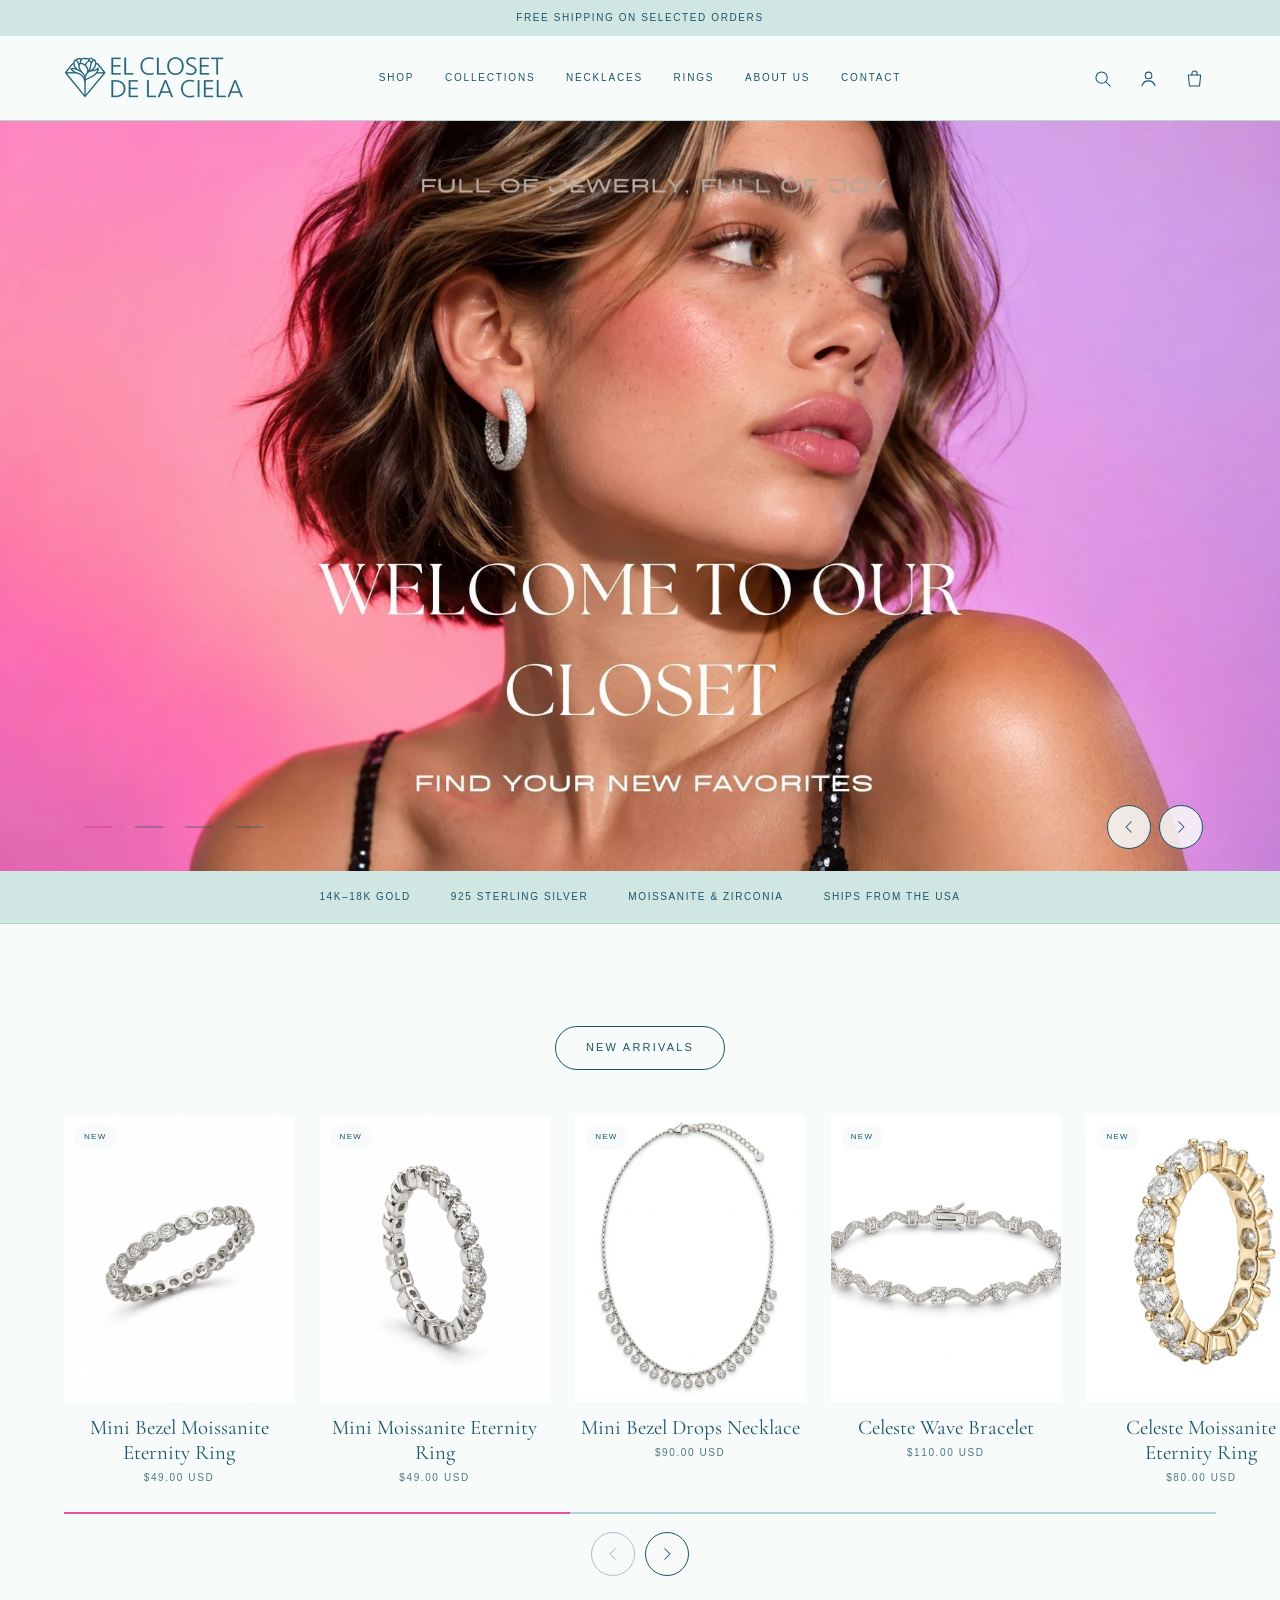
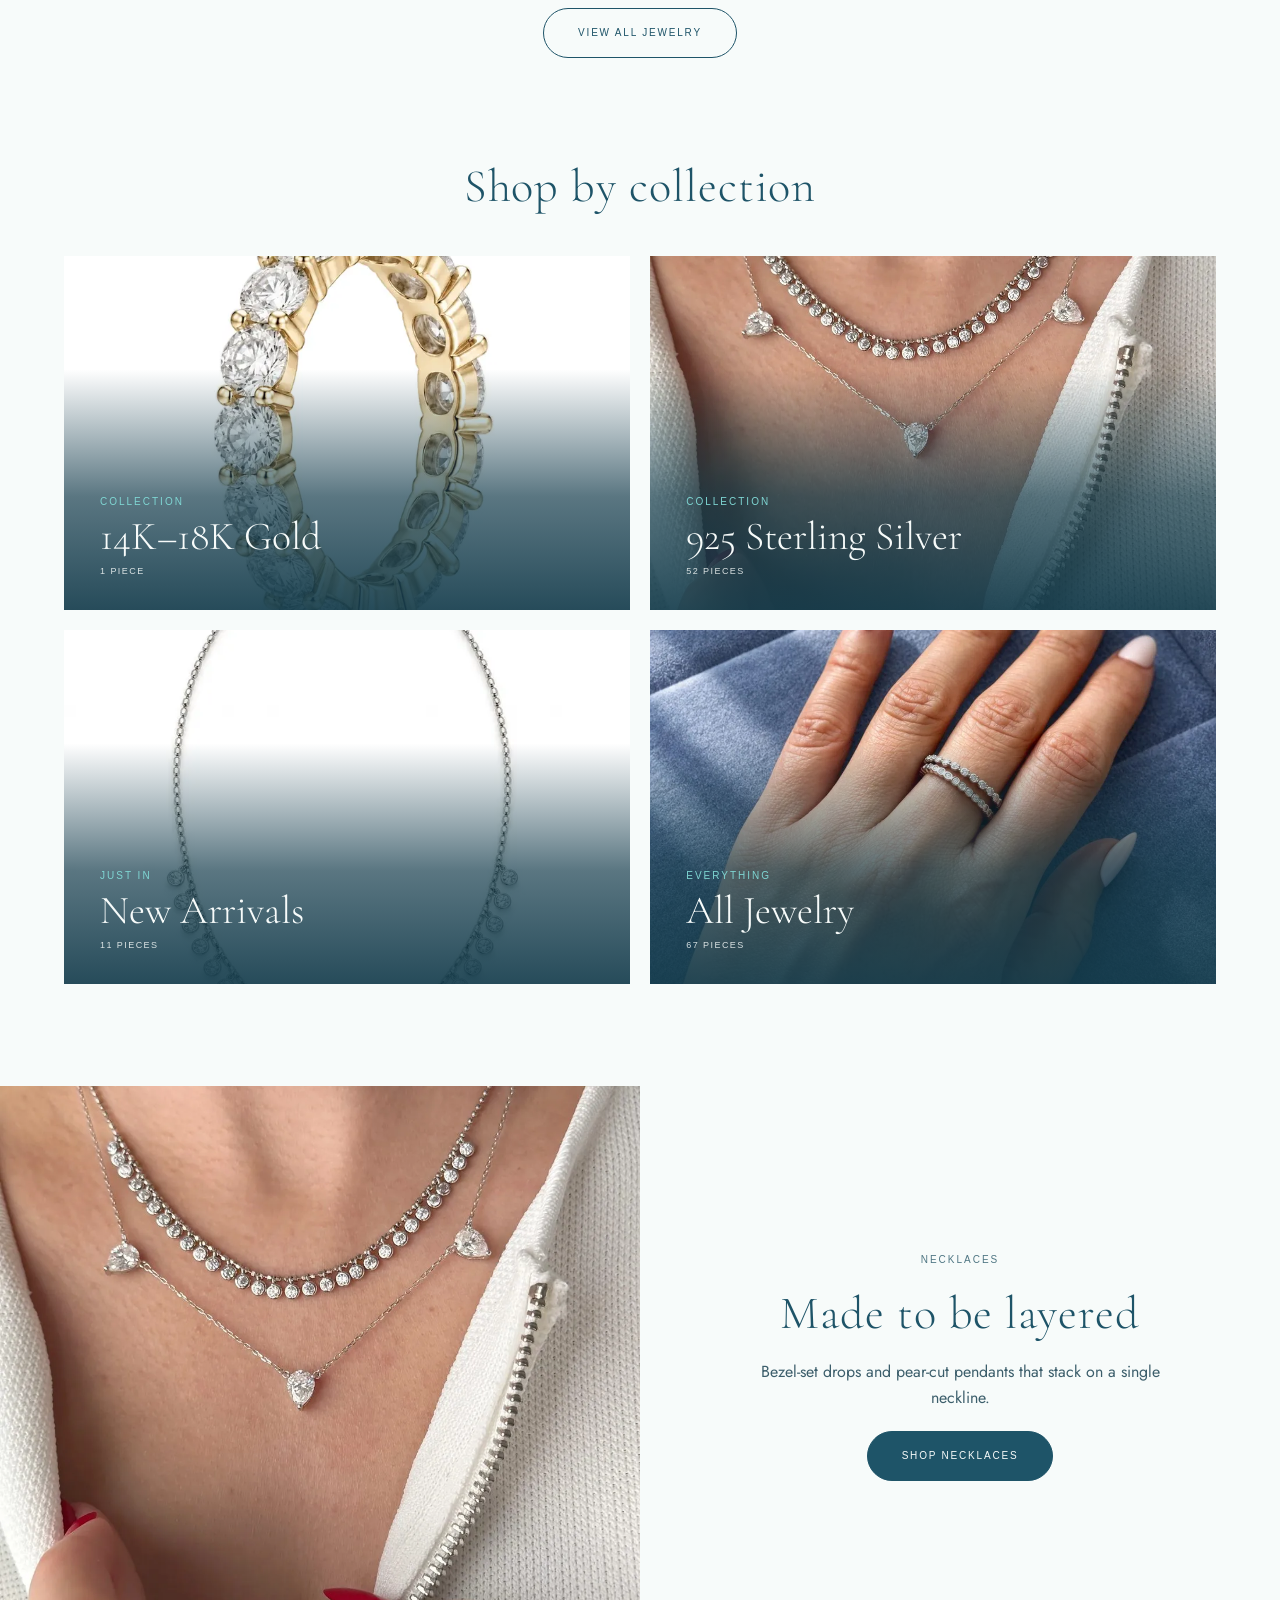
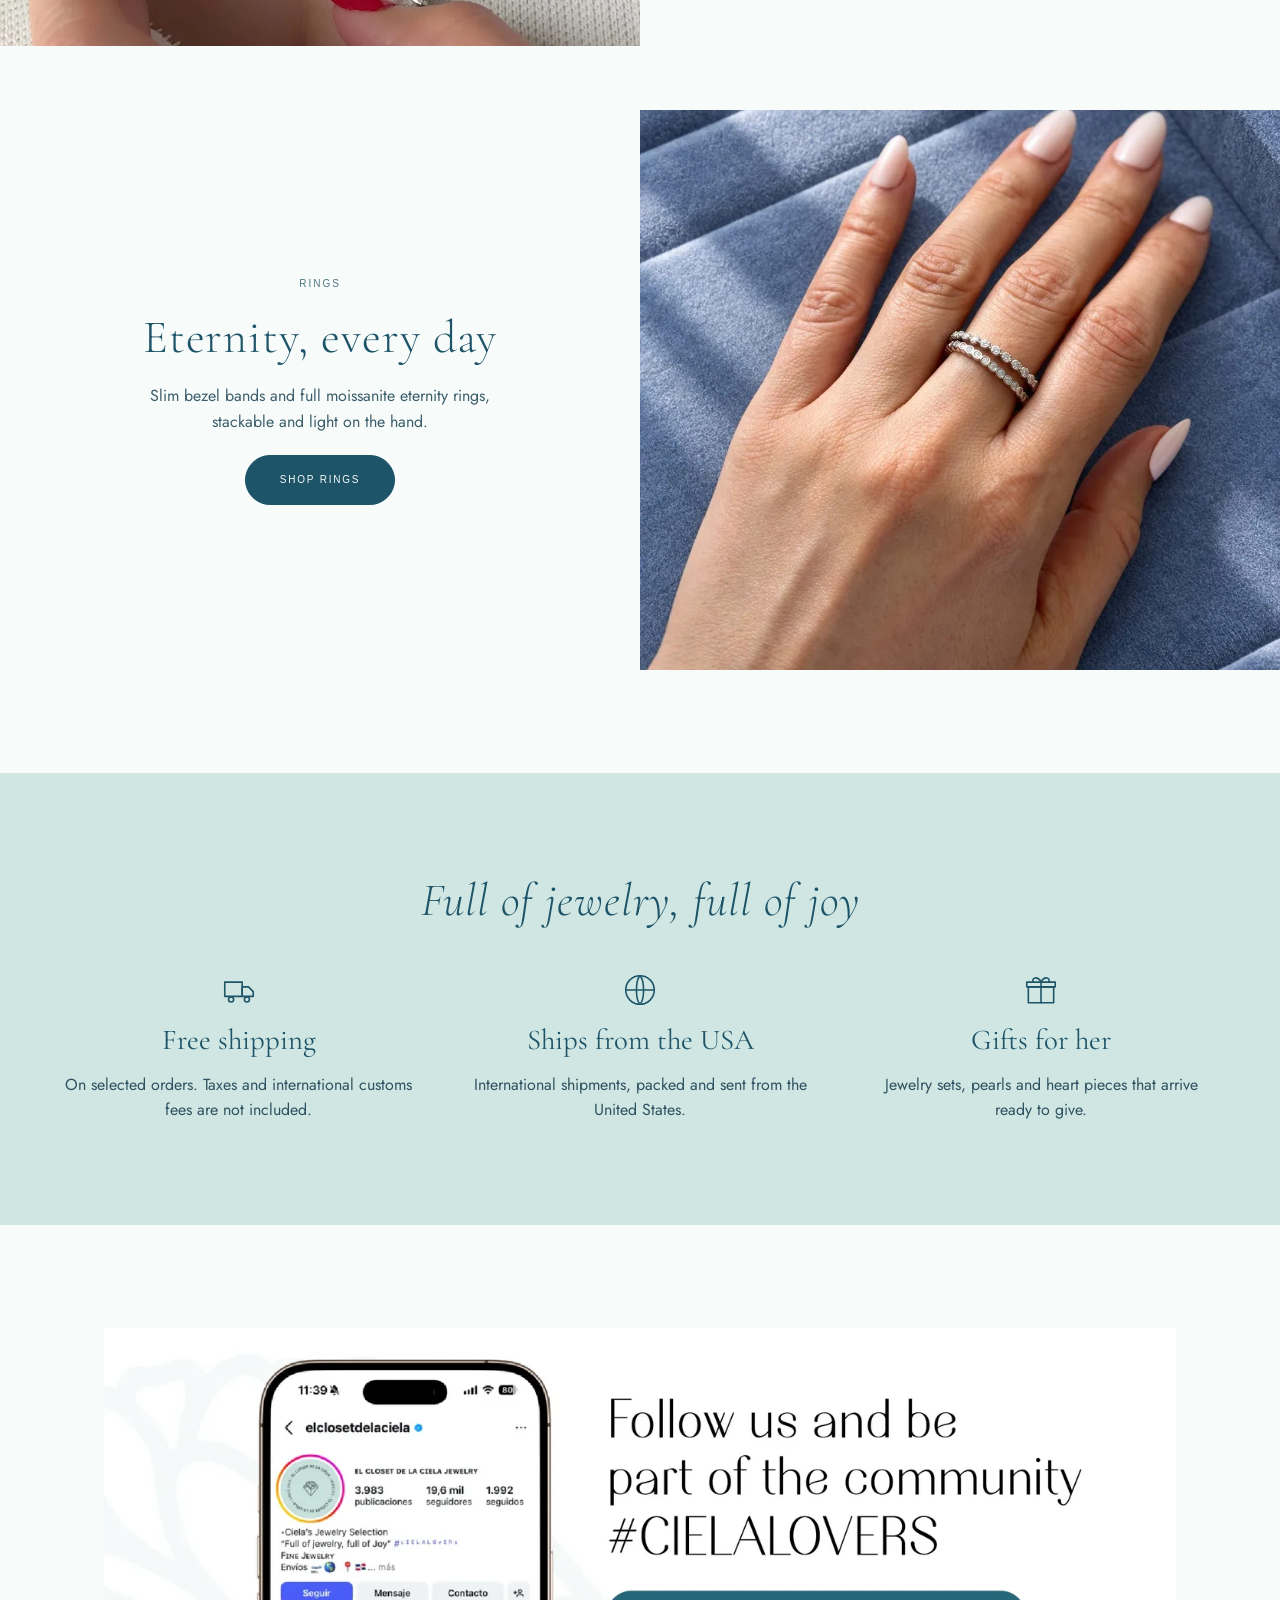
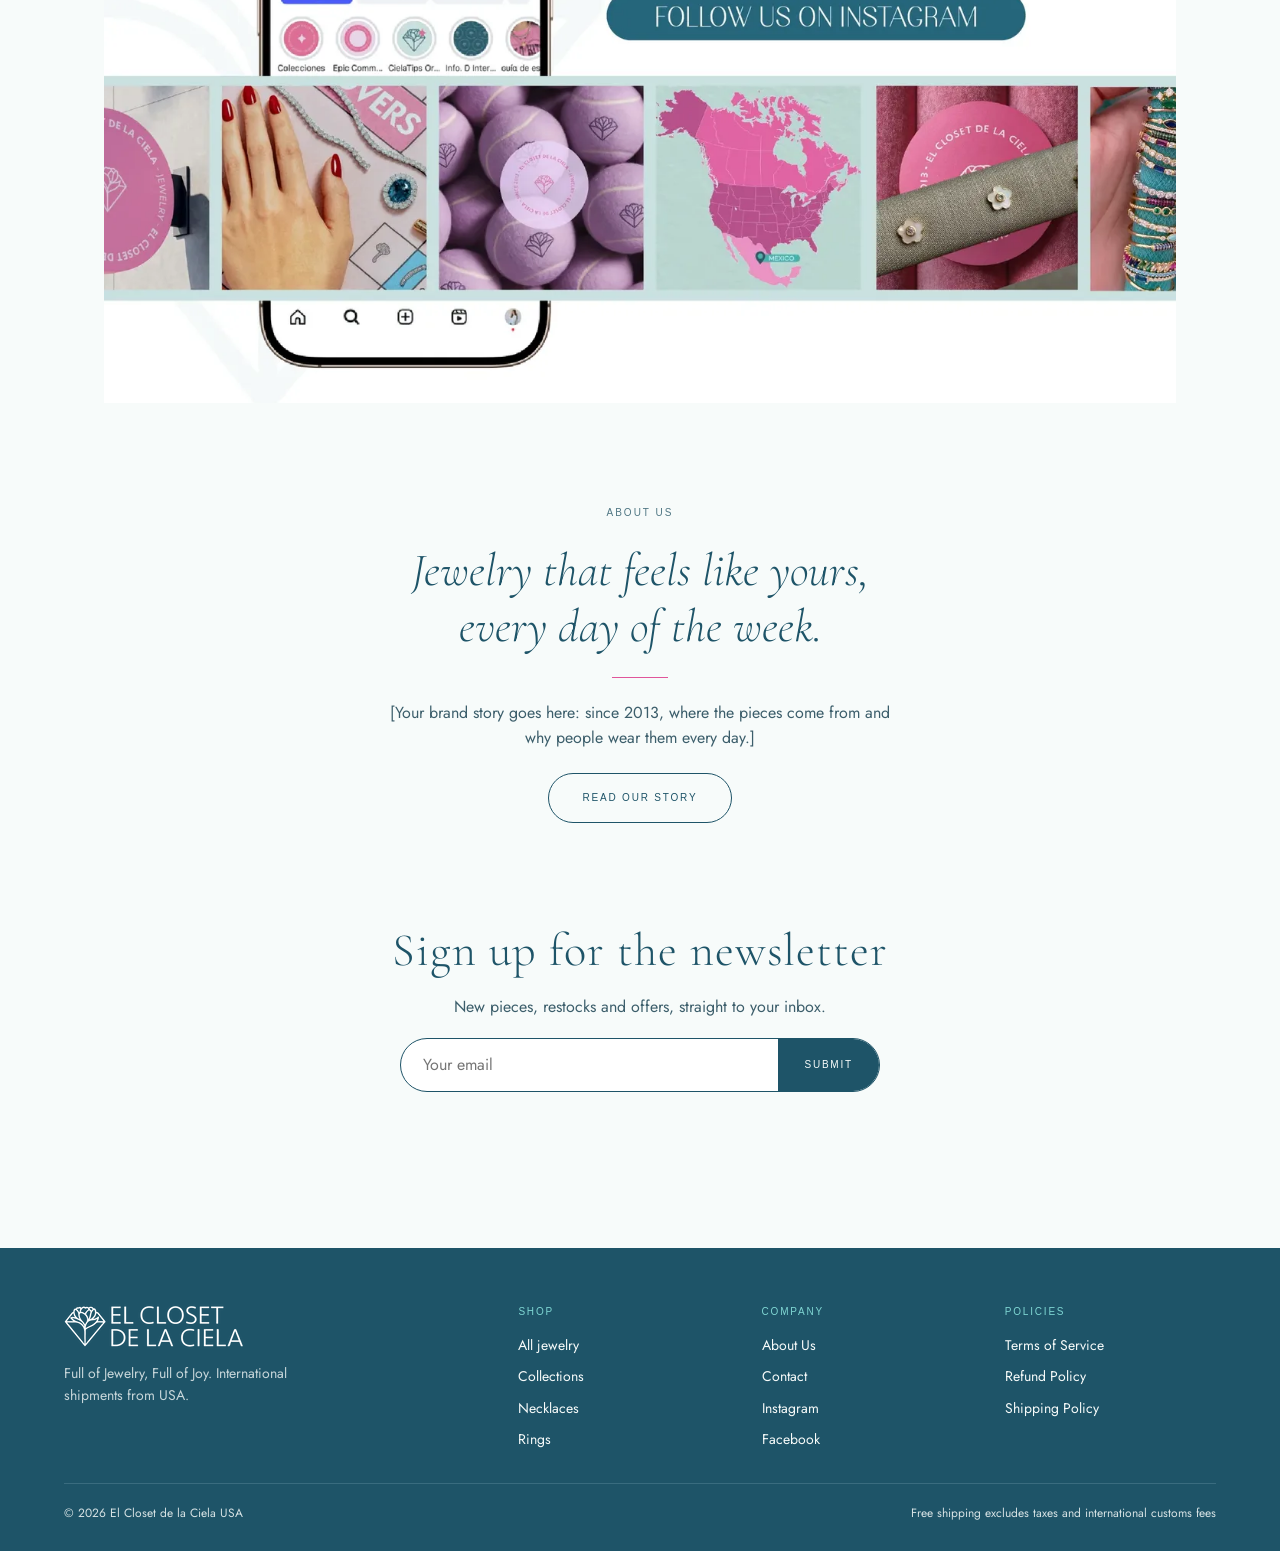
==== commit 67435503: "Rotating announcement bar; New arrivals rail progress and arrow states Co-Authored-By: Claude Sonnet" ====
--- a/index.html
+++ b/index.html
@@ -13,7 +13,7 @@
 </head>
 <body data-page="home">
 <a class="skip" href="#main">Skip to content</a>
-<div class="announce">Free shipping on selected orders · International shipping from USA</div>
+<div class="announce" role="region" aria-label="Store announcements"><div class="announce-track"><p class="is-active">Free shipping on selected orders</p><p>International shipping from USA</p><p>14K–18K gold · 925 sterling silver · Moissanite</p></div></div>
 <header class="site-header">
 <div class="wrap">
 <div class="header-row">
@@ -97,6 +97,7 @@
 <div class="section-head"><span class="pill">New arrivals</span></div>
 <div class="rail-wrap">
 <div class="rail" data-products data-collection="new" data-limit="12"></div>
+<div class="rail-progress" aria-hidden="true"><span></span></div>
 <div class="rail-ctrl"><button type="button" class="hs-btn" data-rail="prev" aria-label="Previous products"><svg width="18" height="18" viewBox="0 0 24 24" fill="none" stroke="currentColor" stroke-width="1.4" stroke-linecap="round" stroke-linejoin="round" aria-hidden="true"><path d="M15 5l-7 7 7 7"/></svg></button><button type="button" class="hs-btn" data-rail="next" aria-label="Next products"><svg width="18" height="18" viewBox="0 0 24 24" fill="none" stroke="currentColor" stroke-width="1.4" stroke-linecap="round" stroke-linejoin="round" aria-hidden="true"><path d="M9 5l7 7-7 7"/></svg></button></div>
 </div>
 <div class="section-head" style="margin:32px 0 0"><a class="btn btn-ghost" href="shop.html">View all jewelry</a></div>
--- a/css/styles.css
+++ b/css/styles.css
@@ -52,7 +52,10 @@
 .pill{display:inline-flex;align-items:center;border:1px solid var(--deep);border-radius:999px;padding:12px 30px;font-family:var(--font-label);font-size:11px;letter-spacing:.2em;text-transform:uppercase}
 
 /* ---------- announcement + header ---------- */
-.announce{background:var(--mint);text-align:center;padding:10px 16px;font-family:var(--font-label);font-size:10px;letter-spacing:.16em;text-transform:uppercase}
+.announce{background:var(--mint);text-align:center;padding:0 16px;font-family:var(--font-label);font-size:10px;letter-spacing:.16em;text-transform:uppercase}
+.announce-track{position:relative;height:36px}
+.announce-track p{position:absolute;inset:0;margin:0;display:flex;align-items:center;justify-content:center;opacity:0;transform:translateY(6px);transition:opacity .5s ease,transform .5s ease}
+.announce-track p.is-active{opacity:1;transform:none}
 .site-header{position:sticky;top:0;z-index:100;background:var(--bg);border-bottom:1px solid var(--mint-line);transition:box-shadow .25s}
 .site-header.is-stuck{box-shadow:0 6px 24px rgba(30,84,104,.1)}
 .header-row{display:grid;grid-template-columns:1fr auto 1fr;align-items:center;gap:16px;min-height:var(--header-h)}
@@ -118,6 +121,9 @@
 .rail-wrap{position:relative}
 .rail{display:grid;grid-auto-flow:column;grid-auto-columns:minmax(230px,22%);gap:clamp(12px,2vw,28px);overflow-x:auto;scroll-snap-type:x mandatory;padding:0 var(--gutter) 12px;scroll-padding-inline:var(--gutter);scrollbar-width:thin;scrollbar-color:var(--mint-line) transparent}
 .rail>*{scroll-snap-align:start}
+.rail-progress{height:2px;background:var(--mint-line);margin:14px var(--gutter) 0;position:relative;overflow:hidden}
+.rail-progress span{position:absolute;top:0;bottom:0;left:0;width:30%;background:var(--pop);transition:left .15s linear,width .15s linear}
+.hs-btn:disabled{opacity:.35;cursor:default;pointer-events:none}
 .rail-ctrl{display:flex;justify-content:center;gap:10px;margin-top:18px}
 .grid{display:grid;grid-template-columns:repeat(auto-fill,minmax(230px,1fr));gap:clamp(24px,3vw,40px) clamp(12px,2vw,28px)}
 .card{display:grid;gap:14px;align-content:start}
@@ -208,6 +214,35 @@
 details.policy[open] summary::after{content:"–"}
 details.policy p{margin:10px 0 0;color:var(--body)}
 
+/* ---------- product detail ---------- */
+.pdp{display:grid;grid-template-columns:1.1fr 1fr;gap:clamp(24px,5vw,80px);align-items:start}
+.pdp-gallery{display:grid;grid-template-columns:96px 1fr;gap:14px;align-items:start}
+.pdp-main{grid-column:2;grid-row:1;aspect-ratio:4/5;background:var(--soft);overflow:hidden}
+.pdp-main img{width:100%;height:100%;object-fit:cover}
+.thumbs{grid-column:1;grid-row:1;display:grid;gap:10px}
+.thumb{padding:0;border:1px solid transparent;background:var(--soft);cursor:pointer;aspect-ratio:4/5;overflow:hidden}
+.thumb img{width:100%;height:100%;object-fit:cover}
+.thumb[aria-current="true"]{border-color:var(--deep)}
+.pdp-info{display:grid;gap:18px;position:sticky;top:calc(var(--header-h) + 24px)}
+.pdp-price{margin:0;font-family:var(--font-label);font-size:13px;letter-spacing:.14em;color:var(--muted)}
+.pdp-price s{opacity:.6}
+.opt{border:0;padding:0;margin:0;display:grid;gap:10px}
+.opt legend{padding:0;margin-bottom:10px}
+.chip.is-out{opacity:.45;text-decoration:line-through}
+.pdp-buy{display:flex;gap:12px;align-items:center}
+.qty{width:76px;min-height:50px;border:1px solid var(--mint-line);border-radius:999px;background:#fff;color:var(--deep);padding:0 16px;font:inherit;font-size:16px;text-align:center}
+.btn[aria-disabled="true"]{opacity:.5;pointer-events:none}
+.pdp-desc{color:var(--body);display:grid;gap:12px}
+.pdp-desc p,.pdp-desc ul{margin:0}
+.pdp-desc ul{padding-left:1.2em;list-style:disc}
+@media (max-width:820px){
+  .pdp{grid-template-columns:1fr}
+  .pdp-gallery{grid-template-columns:1fr}
+  .pdp-main{grid-column:1}
+  .thumbs{grid-column:1;grid-row:2;grid-template-columns:repeat(5,1fr)}
+  .pdp-info{position:static}
+}
+
 /* ---------- footer ---------- */
 .site-footer{margin-top:clamp(72px,9vw,128px);background:var(--deep);color:#F7FBFA}
 .footer-grid{display:grid;grid-template-columns:2fr repeat(3,1fr);gap:36px 32px;padding:56px 0 32px}
@@ -254,6 +289,6 @@
 }
 @media (prefers-reduced-motion:reduce){
   html{scroll-behavior:auto}
-  .hs-slide,.hs-slide.is-active,.hs-media img,.hs-full img,.hs-eyebrow,.hs-title,.hs-copy,.hs-text .btn,.card-media img{transition-duration:.01s;transition-delay:0s}
+  .announce-track p,.rail-progress span,.hs-slide,.hs-slide.is-active,.hs-media img,.hs-full img,.hs-eyebrow,.hs-title,.hs-copy,.hs-text .btn,.card-media img{transition-duration:.01s;transition-delay:0s}
   .hs-media img,.hs-full img{transform:none}
 }
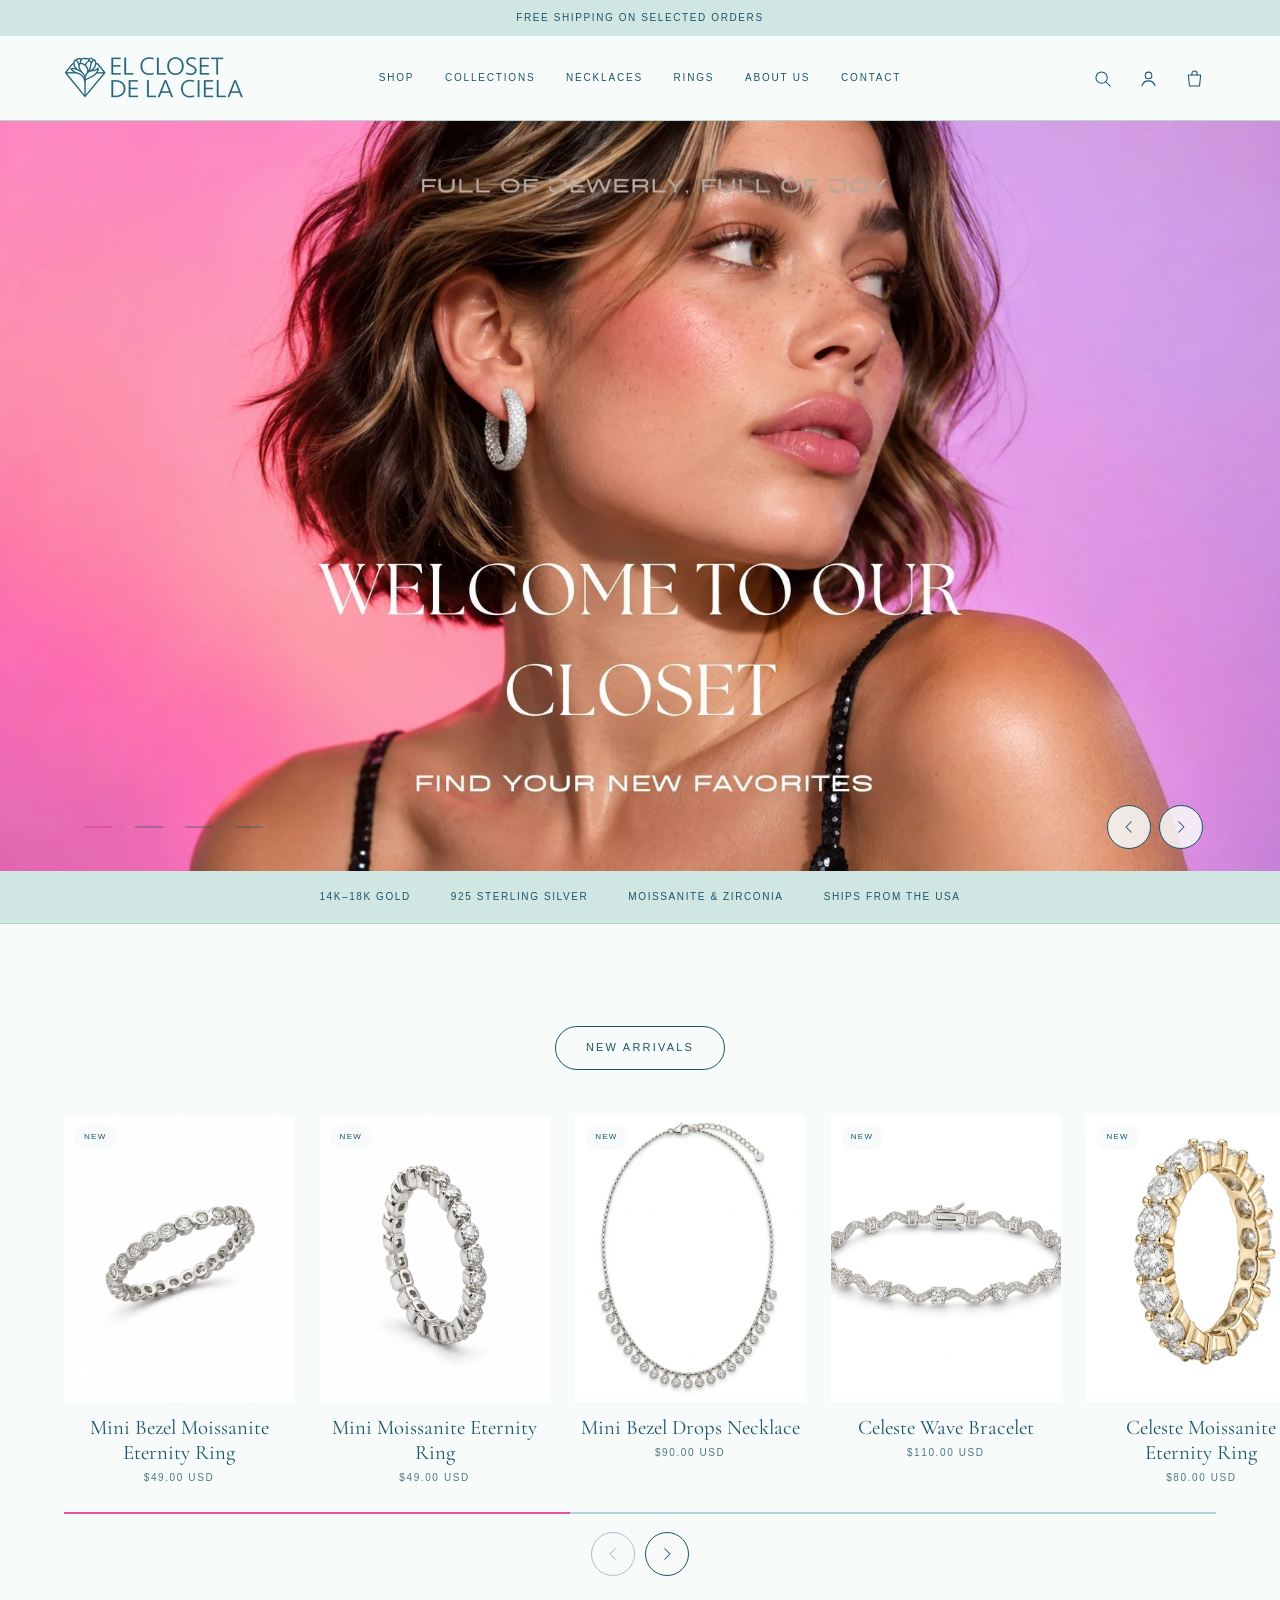
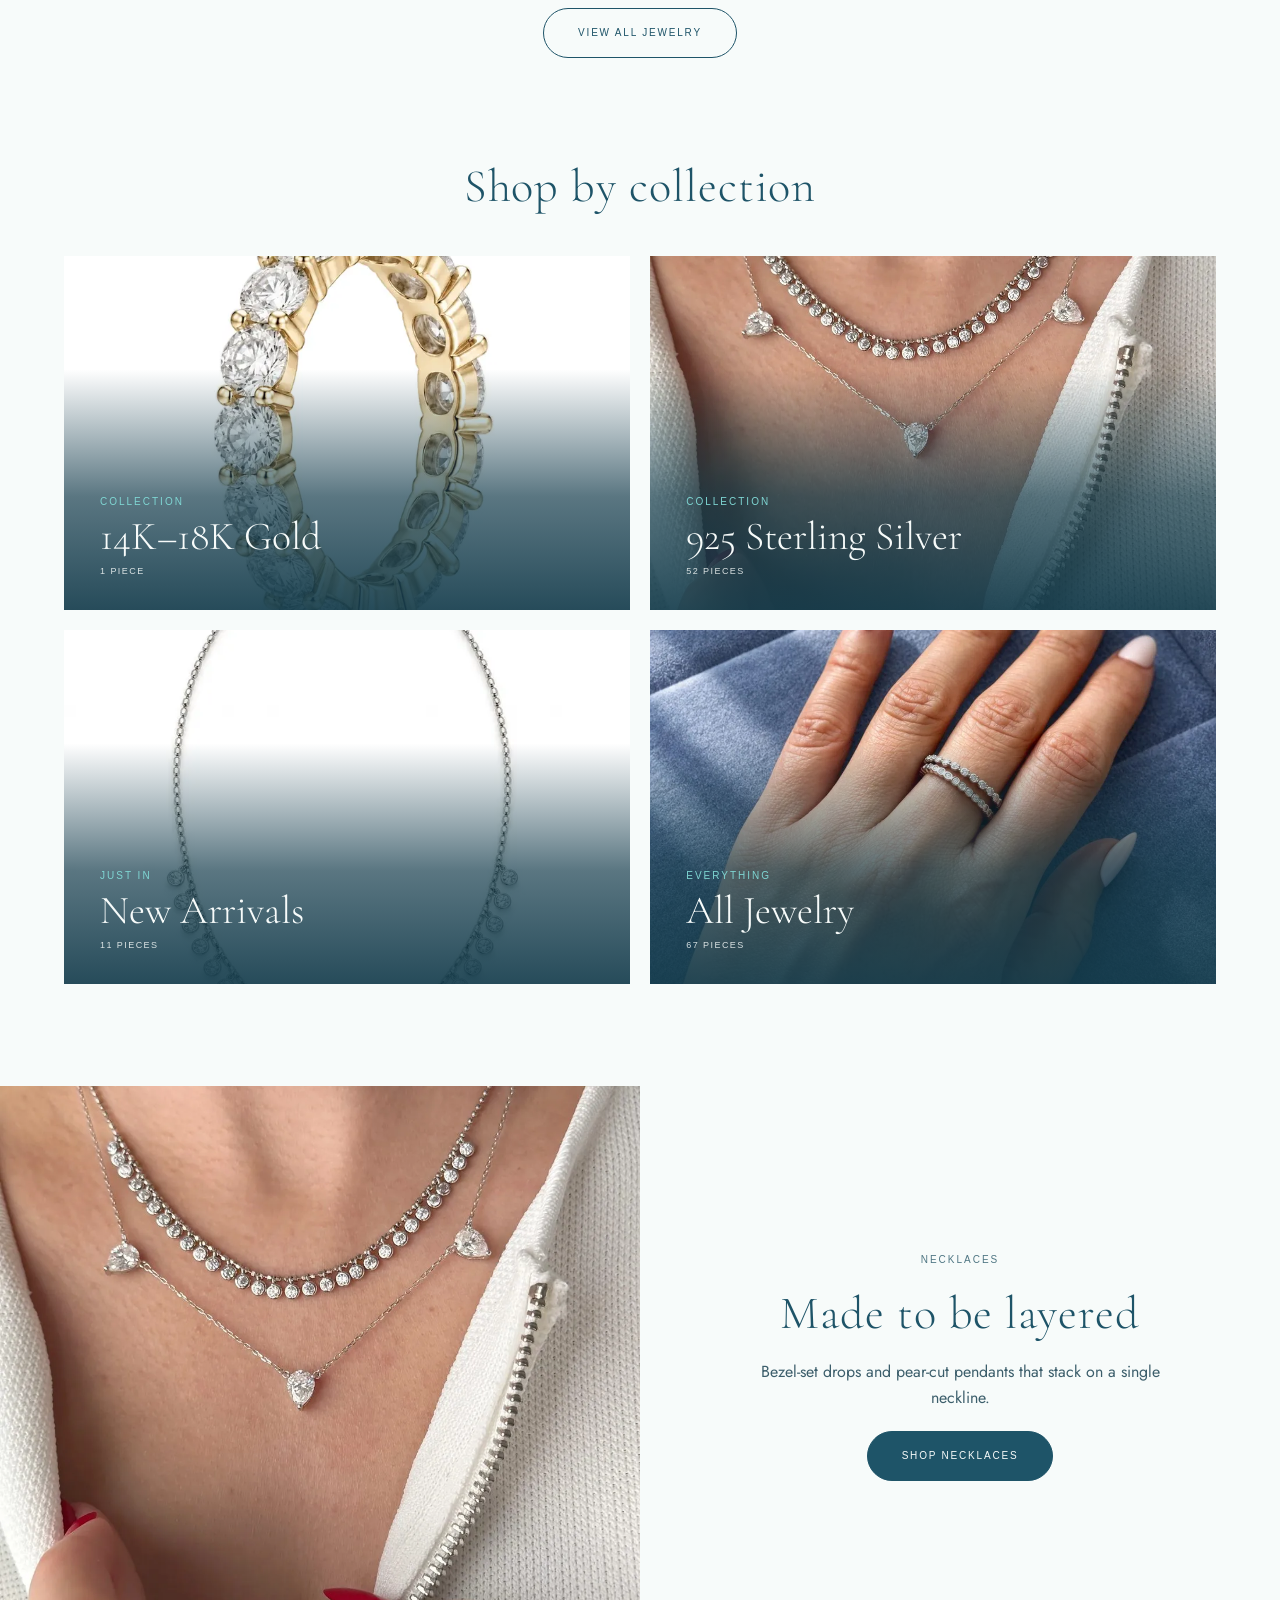
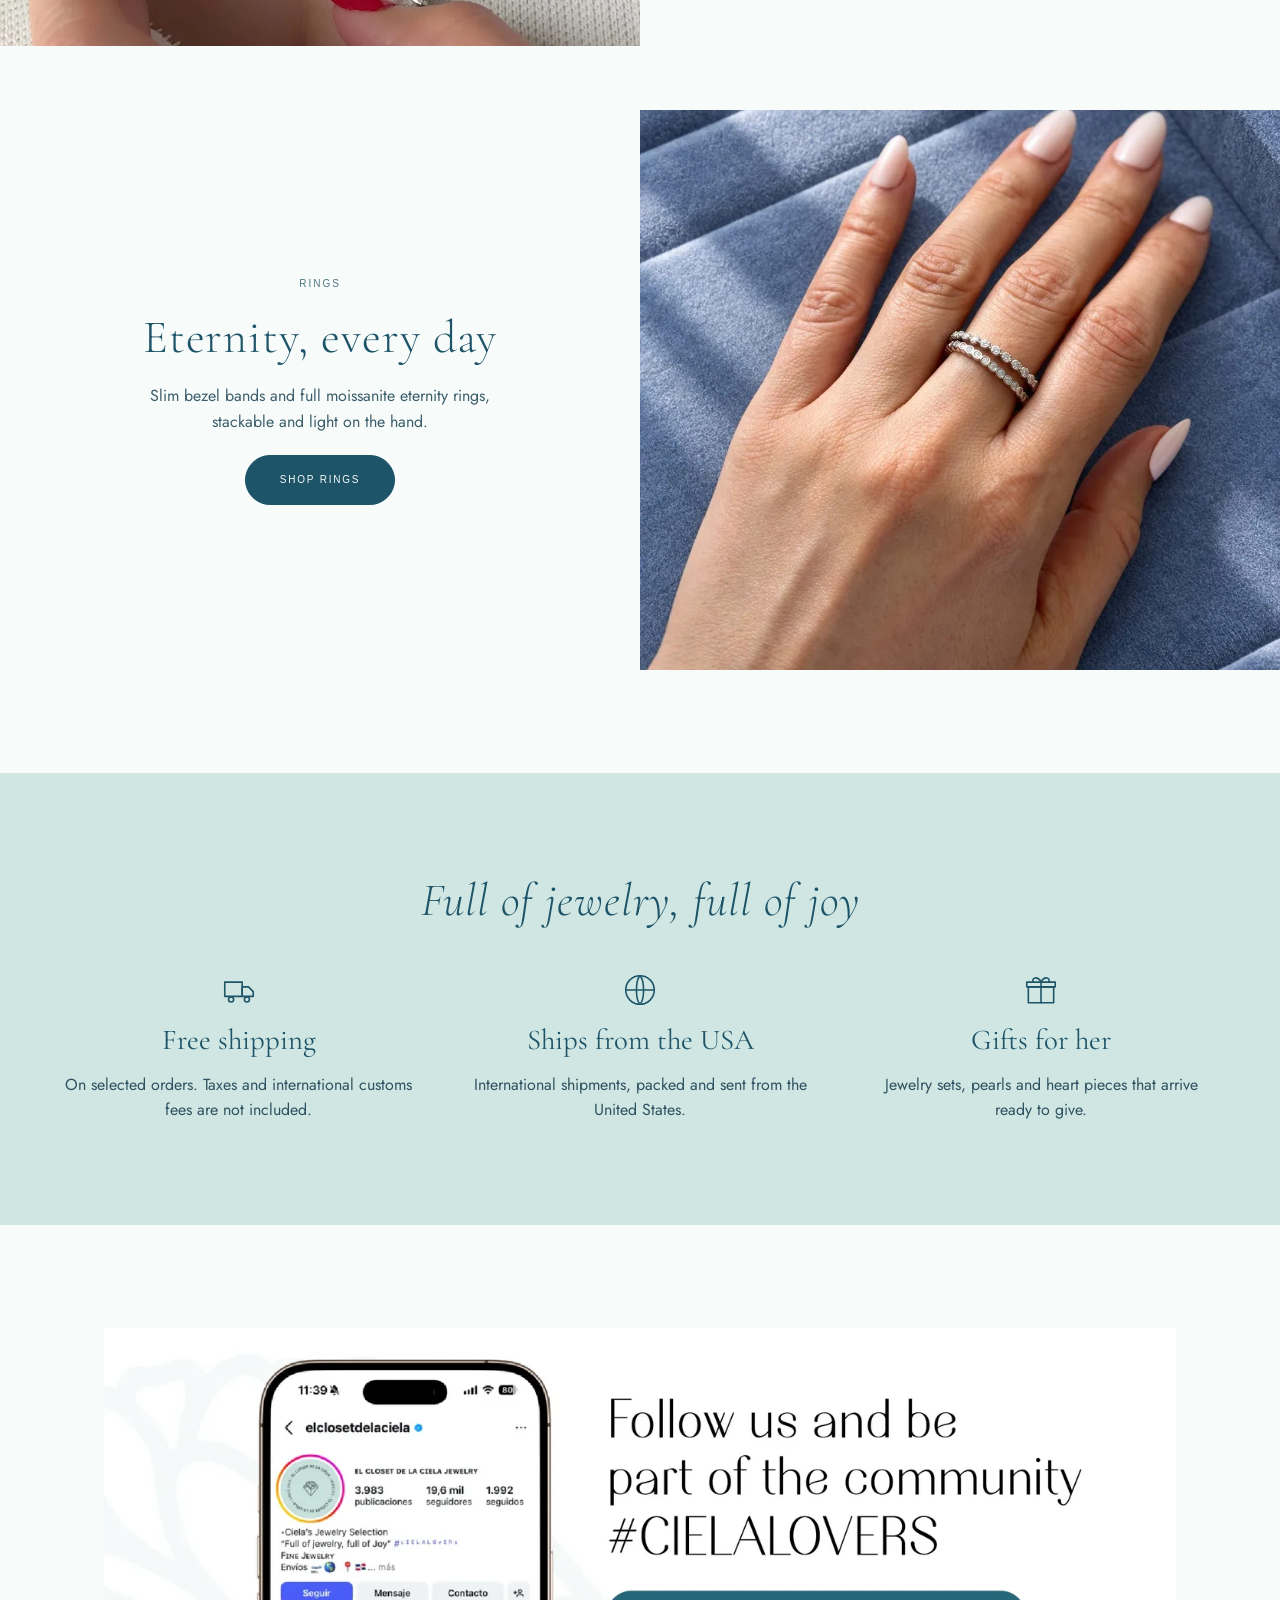
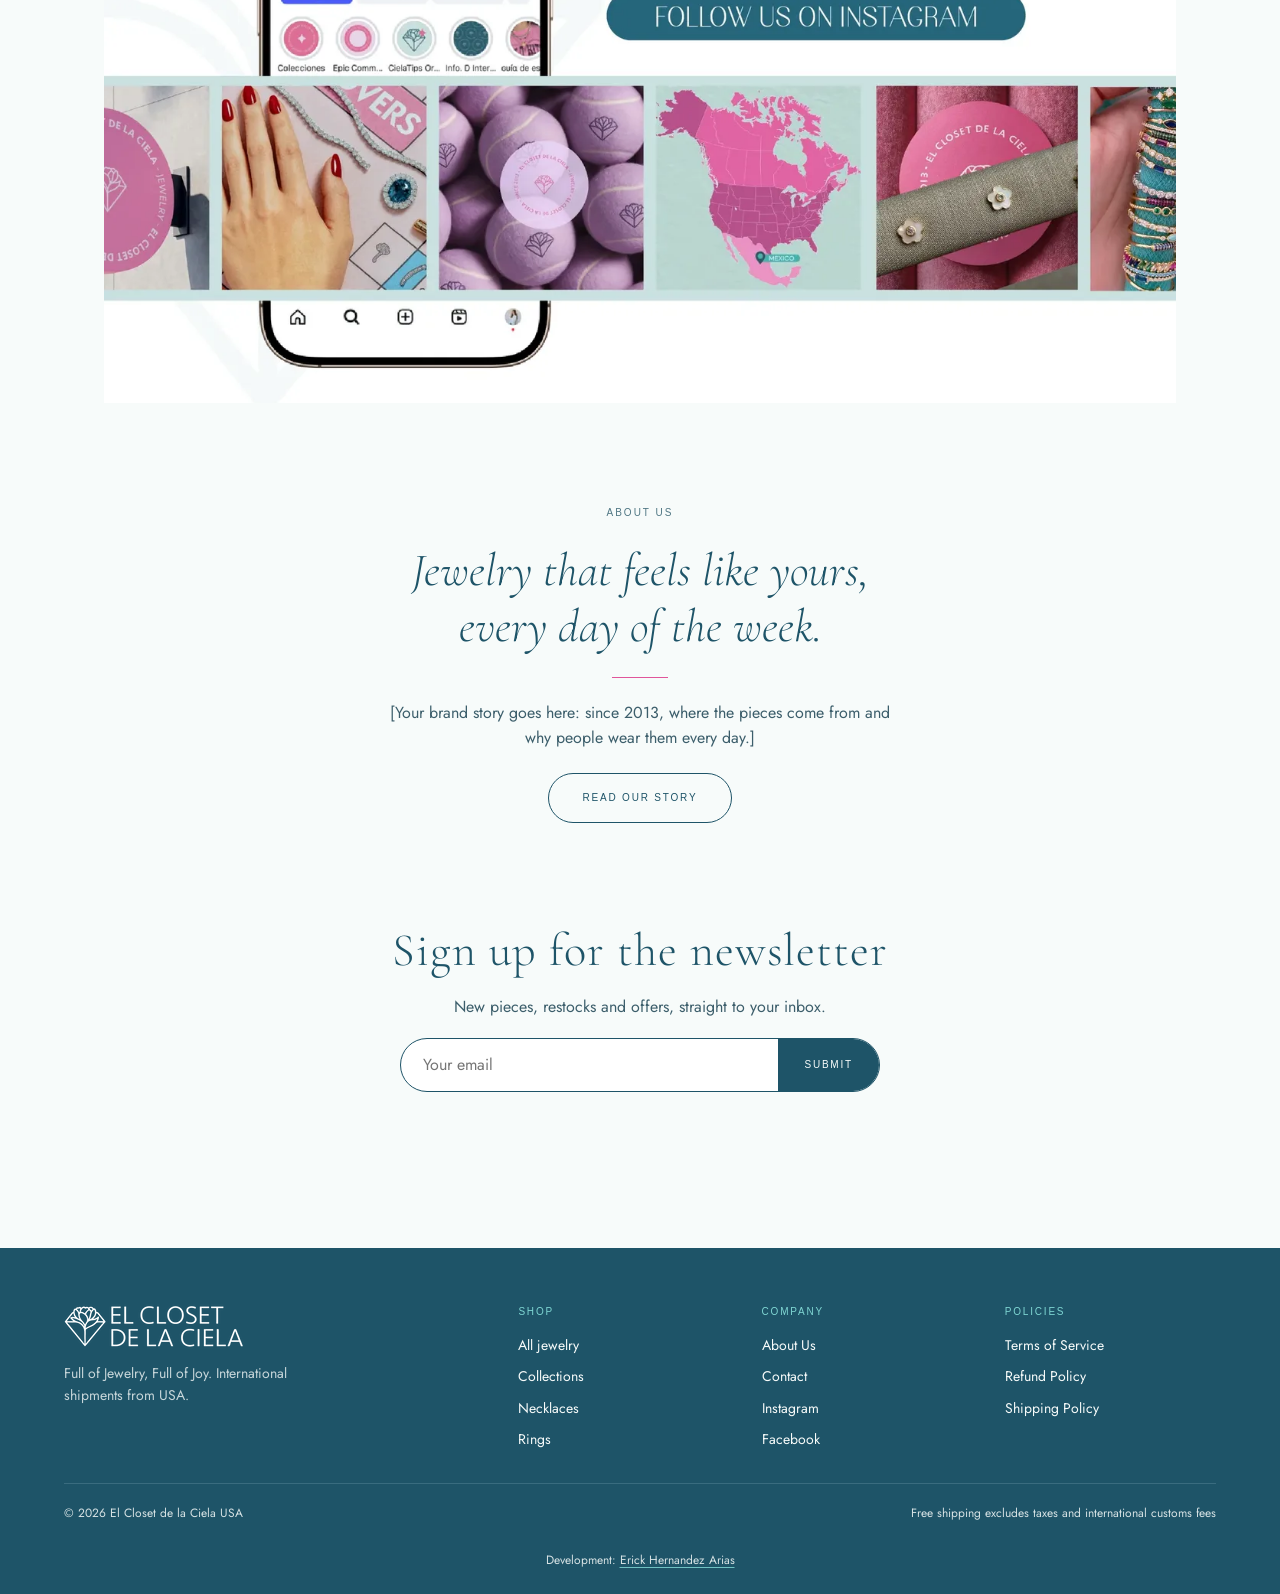
==== commit 97b1a696: "Add development credit to footer Co-Authored-By: Claude Sonnet 5.5 <noreply@anthropic.com>" ====
--- a/index.html
+++ b/index.html
@@ -189,6 +189,7 @@
 </div>
 </div>
 <div class="footer-bottom"><span>© <span data-year>2026</span> El Closet de la Ciela USA</span><span>Free shipping excludes taxes and international customs fees</span></div>
+<p class="dev-credit">Development: <a href="https://www.erickhernandezarias.net/" target="_blank" rel="noopener">Erick Hernandez Arias</a></p>
 </div>
 </footer>
 <script src="js/products.js"></script>
--- a/css/styles.css
+++ b/css/styles.css
@@ -251,6 +251,8 @@
 .footer-brand p{margin:0;font-size:.875rem;max-width:32ch;opacity:.78}
 .site-footer h4{margin:0 0 14px;font-family:var(--font-label);font-size:10px;letter-spacing:.18em;text-transform:uppercase;font-weight:400;color:var(--accent)}
 .site-footer ul{display:grid;gap:9px;font-size:.875rem}
+.dev-credit{margin:0;padding:0 0 24px;text-align:center;font-size:.75rem;opacity:.85}
+.dev-credit a{text-decoration:underline;text-decoration-color:var(--accent);text-underline-offset:3px}
 .footer-bottom{display:flex;flex-wrap:wrap;gap:12px 24px;justify-content:space-between;align-items:center;border-top:1px solid #3F7184;padding:20px 0 28px;font-size:.75rem;opacity:.85}
 
 /* ---------- responsive ---------- */
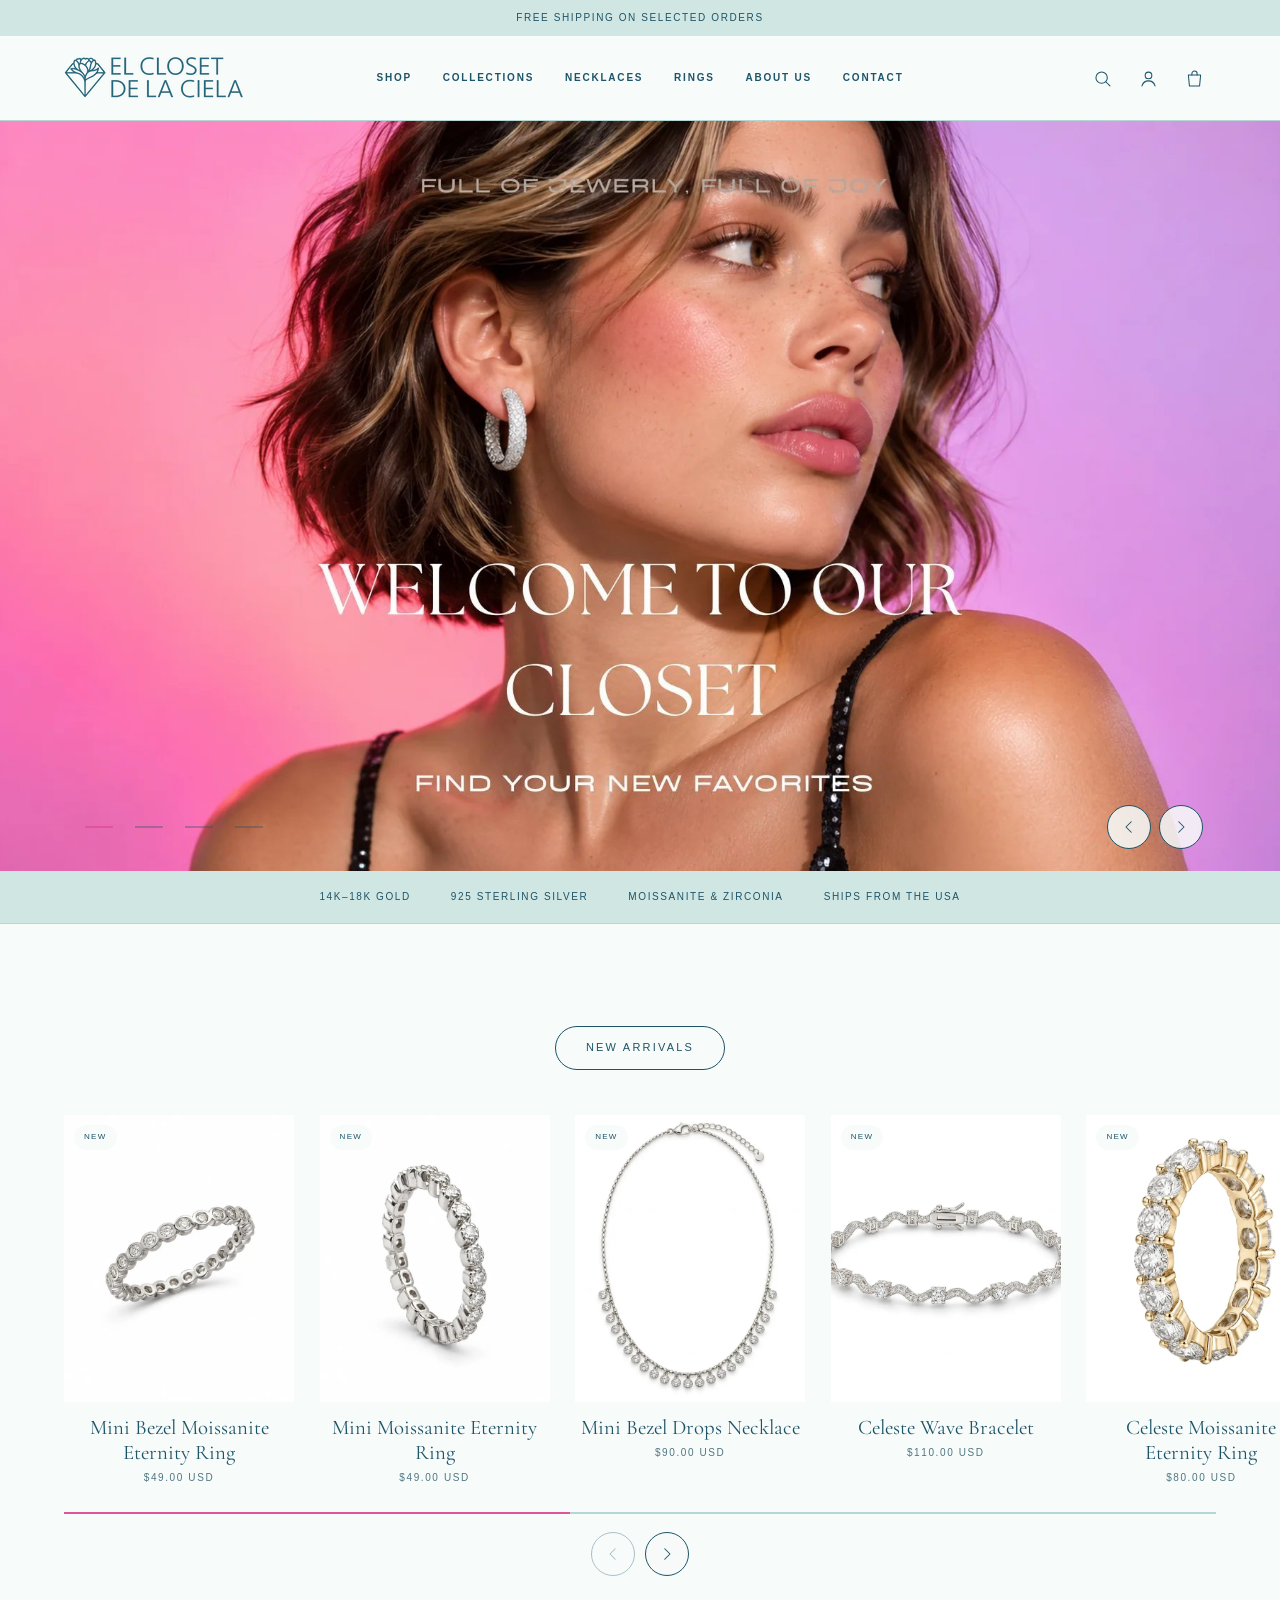
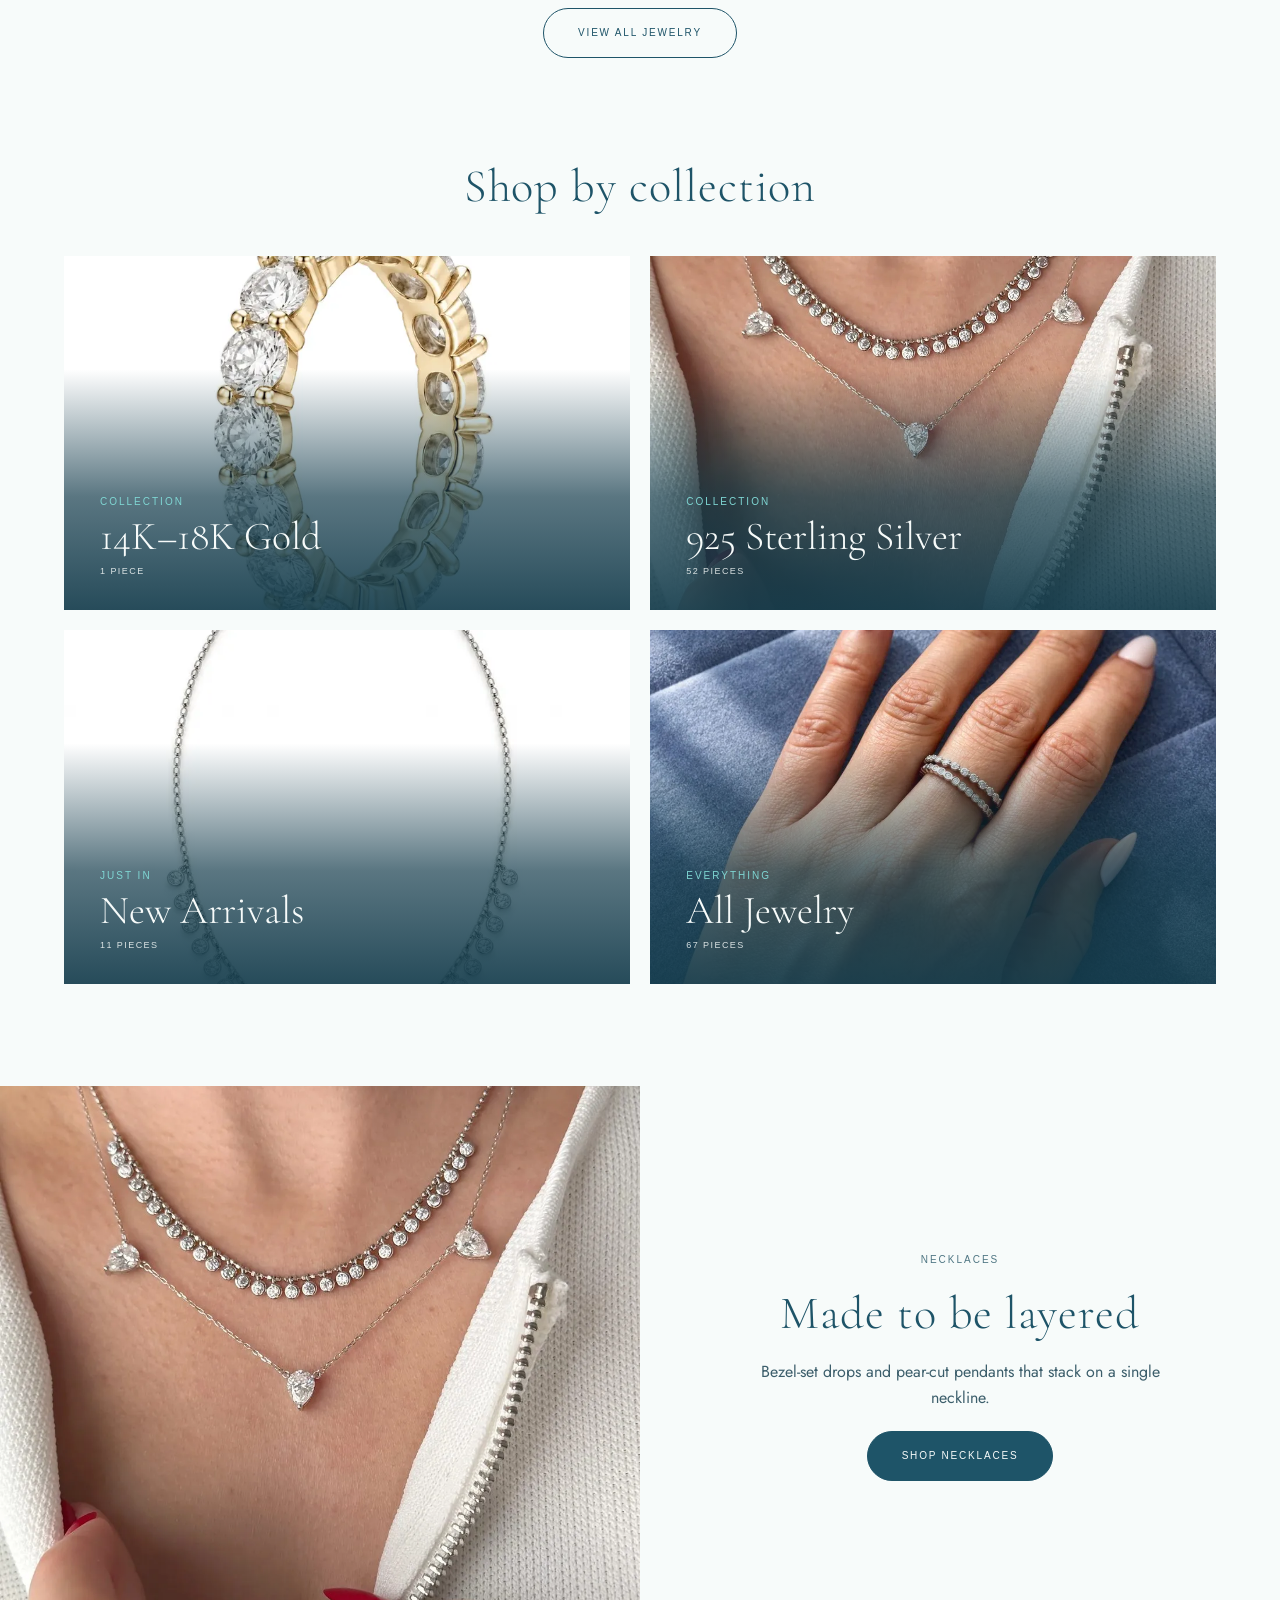
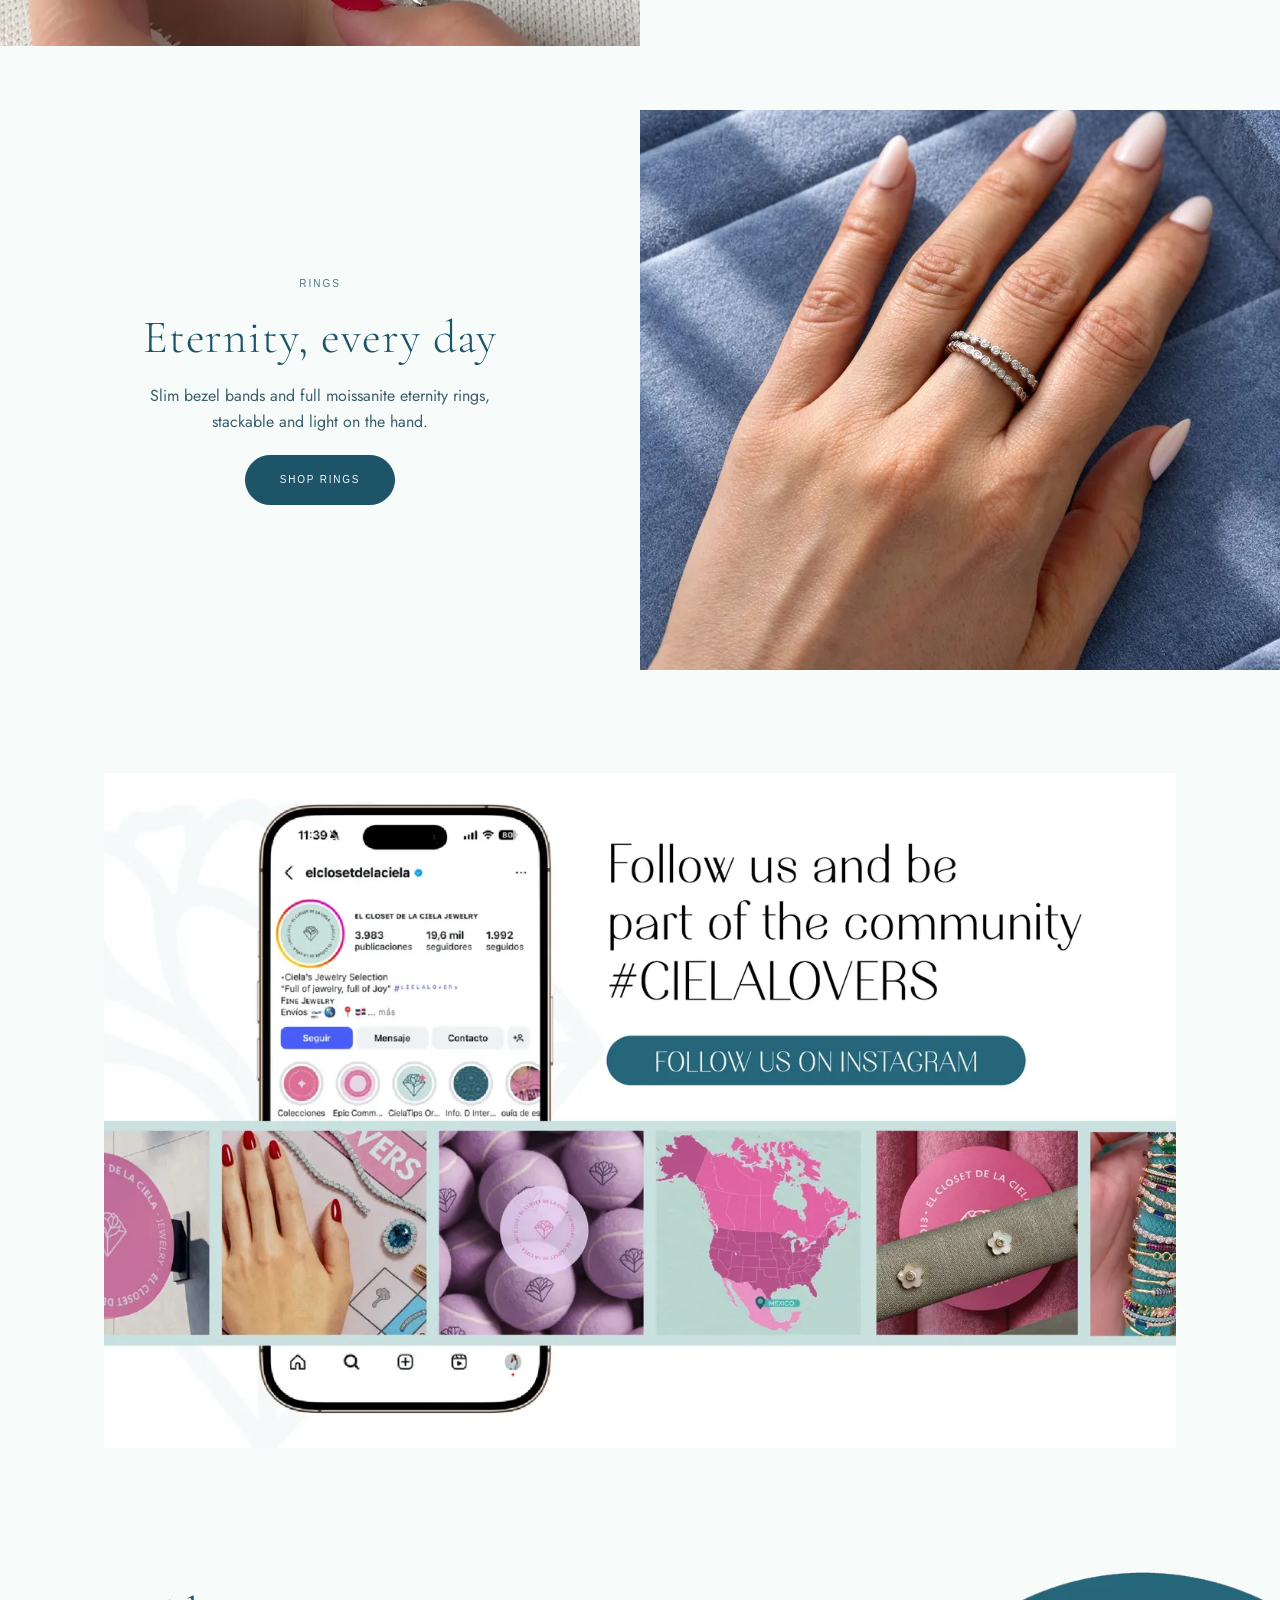
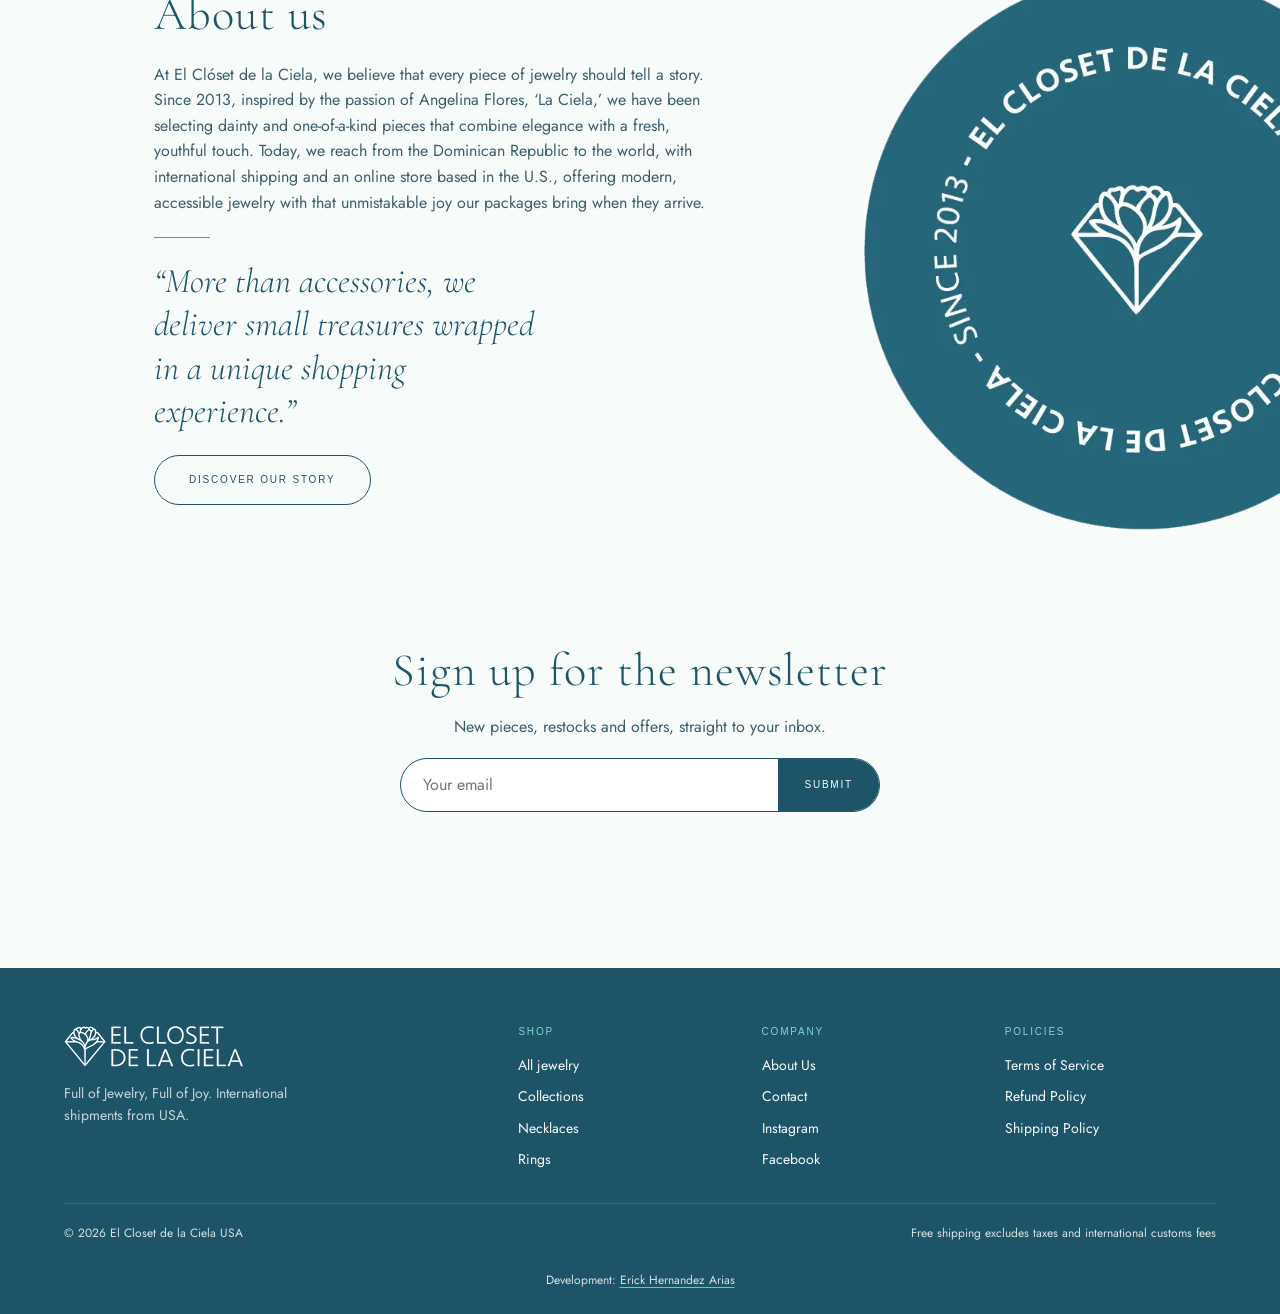
==== commit 7573e283: "About section: replace photo with the client's seal, flush to the right edge (v10) Co-Authored-By: C" ====
--- a/index.html
+++ b/index.html
@@ -137,25 +137,20 @@
 </div>
 </section>
 
-<section class="section"><div class="band"><div class="wrap">
-<div class="section-head"><h2 class="h2"><em>Full of jewelry, full of joy</em></h2></div>
-<div class="benefits">
-<div class="benefit"><svg width="38" height="38" viewBox="0 0 24 24" fill="none" stroke="#1E5468" stroke-width="1" stroke-linecap="round" stroke-linejoin="round" aria-hidden="true"><path d="M3 7h11v9H3z"/><path d="M14 10h4l3 3v3h-7z"/><circle cx="7" cy="18" r="1.6"/><circle cx="17" cy="18" r="1.6"/></svg><h3>Free shipping</h3><p>On selected orders. Taxes and international customs fees are not included.</p></div>
-<div class="benefit"><svg width="38" height="38" viewBox="0 0 24 24" fill="none" stroke="#1E5468" stroke-width="1" stroke-linecap="round" stroke-linejoin="round" aria-hidden="true"><circle cx="12" cy="12" r="9"/><path d="M3 12h18"/><path d="M12 3c3 3 3 15 0 18M12 3c-3 3-3 15 0 18"/></svg><h3>Ships from the USA</h3><p>International shipments, packed and sent from the United States.</p></div>
-<div class="benefit"><svg width="38" height="38" viewBox="0 0 24 24" fill="none" stroke="#1E5468" stroke-width="1" stroke-linecap="round" stroke-linejoin="round" aria-hidden="true"><path d="M4 10h16v10H4z"/><path d="M3 7h18v3H3z"/><path d="M12 7v13"/><path d="M12 7c-2-4-6-3-5 0M12 7c2-4 6-3 5 0"/></svg><h3>Gifts for her</h3><p>Jewelry sets, pearls and heart pieces that arrive ready to give.</p></div>
-</div>
-</div></div></section>
 
 <section class="section"><div class="wrap" style="max-width:1200px">
 <a href="https://www.instagram.com/elclosetdelaciela/" target="_blank" rel="noopener"><img src="images/community-instagram.webp" width="1400" height="882" alt="Follow us and be part of the community, #CIELALOVERS, follow us on Instagram" loading="lazy"></a>
 </div></section>
 
-<section id="story" class="section"><div class="wrap story">
-<span class="eyebrow">About us</span>
-<blockquote>Jewelry that feels like yours, every day of the week.</blockquote>
+<section id="story" class="section"><div class="wrap about-home">
+<div class="about-text">
+<h2 class="h2">About us</h2>
+<p class="lede">At El Clóset de la Ciela, we believe that every piece of jewelry should tell a story. Since 2013, inspired by the passion of Angelina Flores, ‘La Ciela,’ we have been selecting dainty and one-of-a-kind pieces that combine elegance with a fresh, youthful touch. Today, we reach from the Dominican Republic to the world, with international shipping and an online store based in the U.S., offering modern, accessible jewelry with that unmistakable joy our packages bring when they arrive.</p>
 <span class="rule"></span>
-<p class="lede">[Your brand story goes here: since 2013, where the pieces come from and why people wear them every day.]</p>
-<a class="btn btn-ghost" href="about.html">Read our story</a>
+<blockquote class="about-quote">“More than accessories, we deliver small treasures wrapped in a unique shopping experience.”</blockquote>
+<a class="btn btn-ghost" href="about.html">Discover our story</a>
+</div>
+<div class="about-photo"><img src="images/about-seal.webp" width="573" height="780" alt="El Closet de la Ciela seal, since 2013" loading="lazy"></div>
 </div></section>
 <section class="section"><div class="wrap newsletter">
 <h2 class="h2">Sign up for the newsletter</h2>
--- a/css/styles.css
+++ b/css/styles.css
@@ -63,7 +63,7 @@
 .logo img{width:180px;height:auto}
 .main-nav{justify-self:center}
 .main-nav ul{display:flex;gap:0 clamp(18px,2.4vw,40px)}
-.main-nav a{display:block;padding:10px 0;font-family:var(--font-label);font-size:10px;letter-spacing:.18em;text-transform:uppercase;border-bottom:1px solid transparent}
+.main-nav a{display:block;padding:10px 0;font-family:var(--font-label);font-weight:700;font-size:10px;letter-spacing:.18em;text-transform:uppercase;border-bottom:1px solid transparent}
 .main-nav a:hover{opacity:1;border-bottom-color:var(--accent)}
 .main-nav a[aria-current="page"]{border-bottom-color:var(--pop)}
 .header-actions{justify-self:end;display:flex;align-items:center;gap:2px}
@@ -182,6 +182,13 @@
 .band .h2 em{color:var(--deep)}
 .story{display:grid;justify-items:center;gap:22px;text-align:center}
 .story blockquote{margin:0;font-family:var(--font-display);font-style:italic;font-weight:300;font-size:clamp(2rem,1.3rem + 2vw,3.2rem);line-height:1.2;max-width:24ch;text-wrap:balance}
+.about-home{display:grid;grid-template-columns:minmax(0,1fr);gap:clamp(32px,6vw,88px);align-items:center;max-width:none;margin:0;padding:0 0 0 max(var(--gutter),calc((100% - 1100px)/2 + var(--gutter)))}
+.about-photo{justify-self:end;width:min(80%,420px);align-self:center}
+.about-photo img{width:100%;height:auto;display:block}
+@media(min-width:760px){.about-home{grid-template-columns:minmax(0,1fr) minmax(280px,34vw)}.about-photo{width:100%;max-width:560px}}
+.about-text{display:grid;gap:22px;justify-items:start;text-align:left}
+.about-text p{margin:0;max-width:56ch}
+.about-quote{margin:0;font-family:var(--font-display);font-style:italic;font-weight:300;font-size:clamp(1.6rem,1.2rem + 1.2vw,2.4rem);line-height:1.25;max-width:26ch}
 .rule{width:56px;height:1px;background:var(--pop);display:block}
 .newsletter{display:grid;gap:18px;justify-items:center;text-align:center}
 .nl-form{display:flex;width:100%;max-width:480px;border:1px solid var(--deep);border-radius:999px;overflow:hidden;background:#fff}
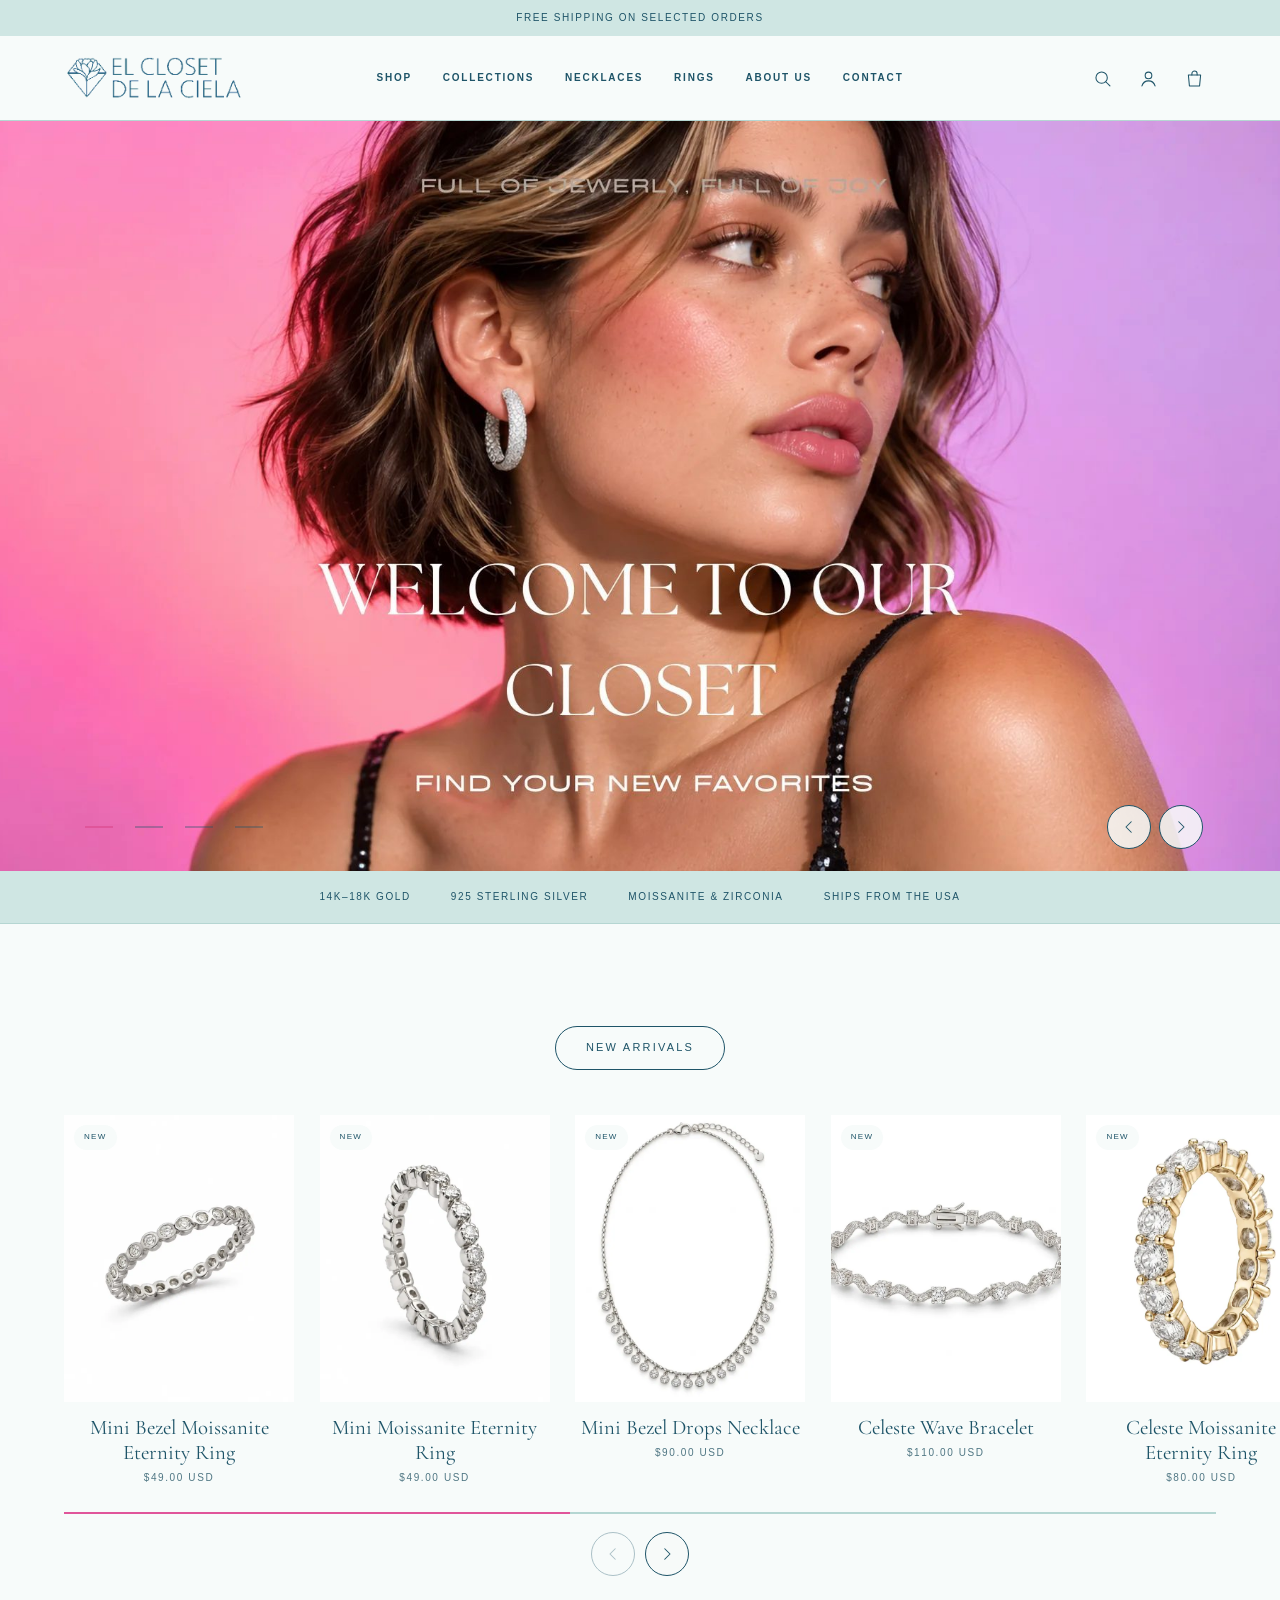
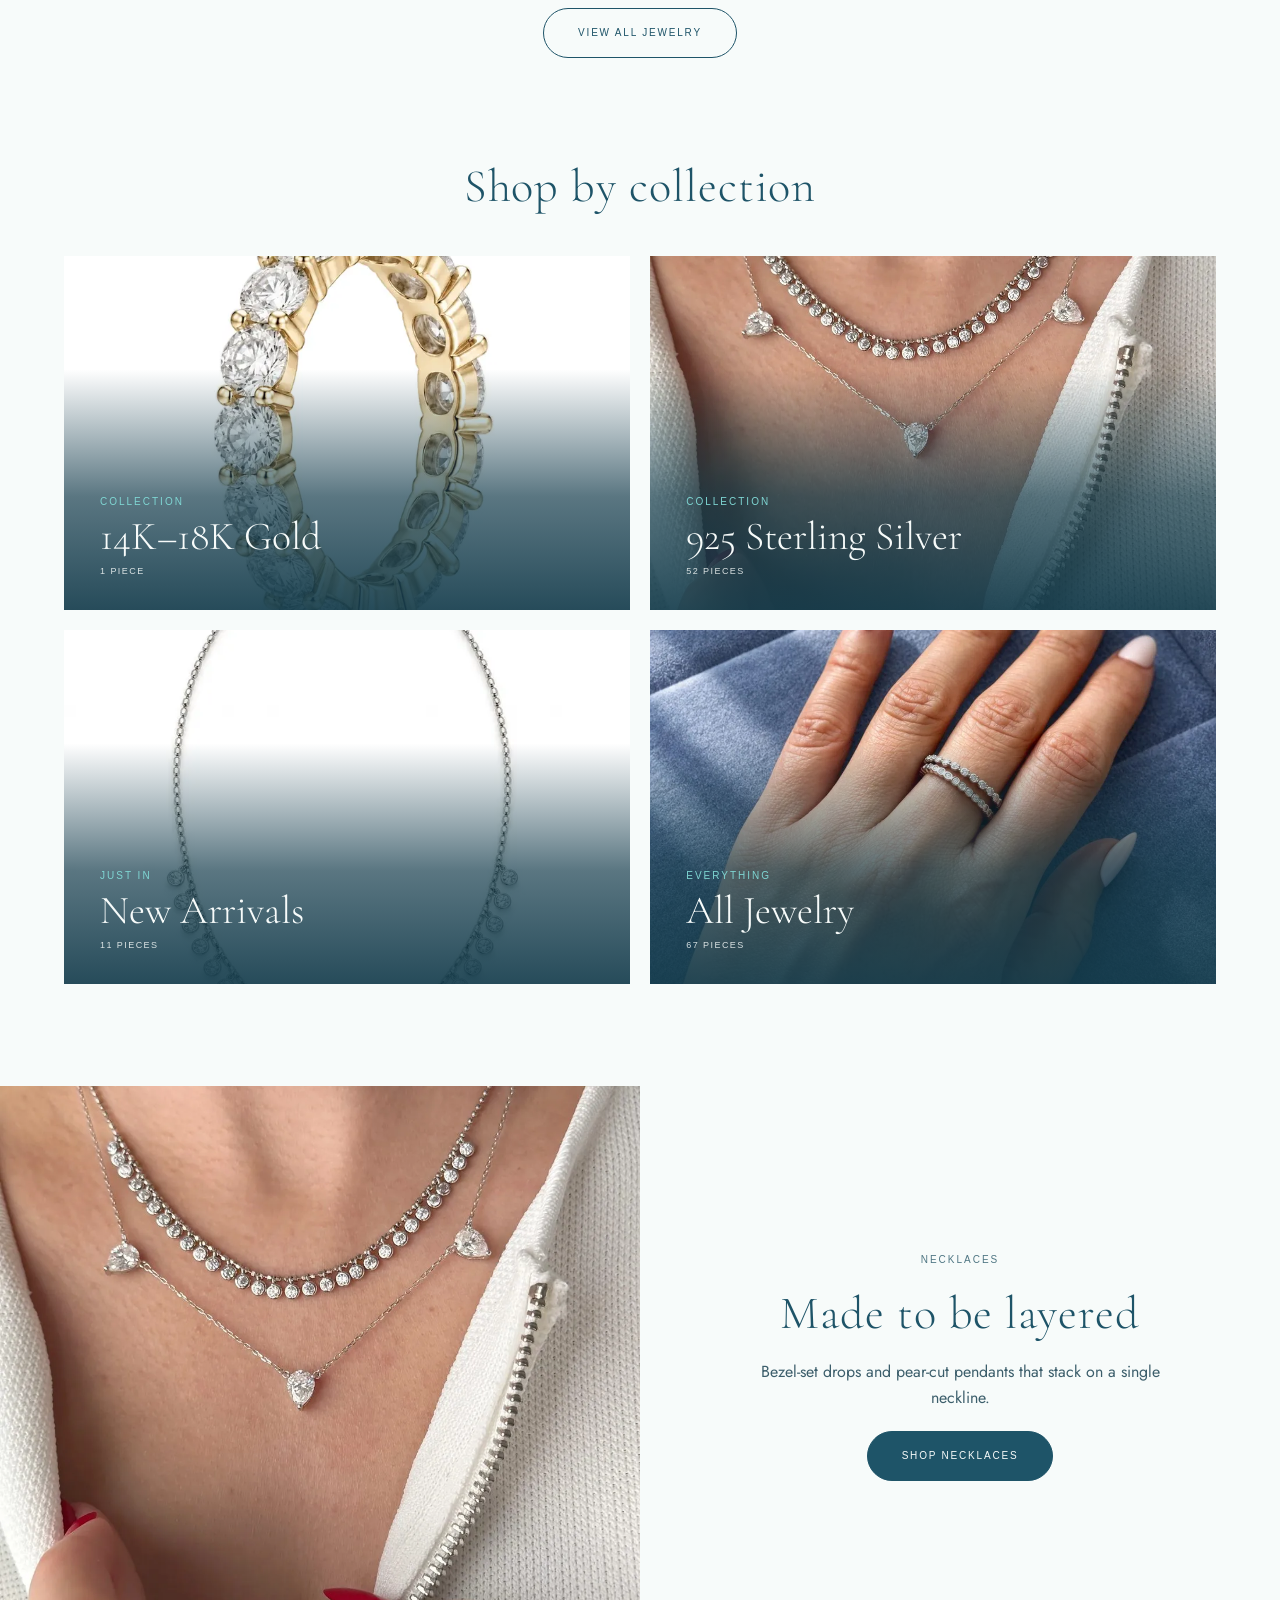
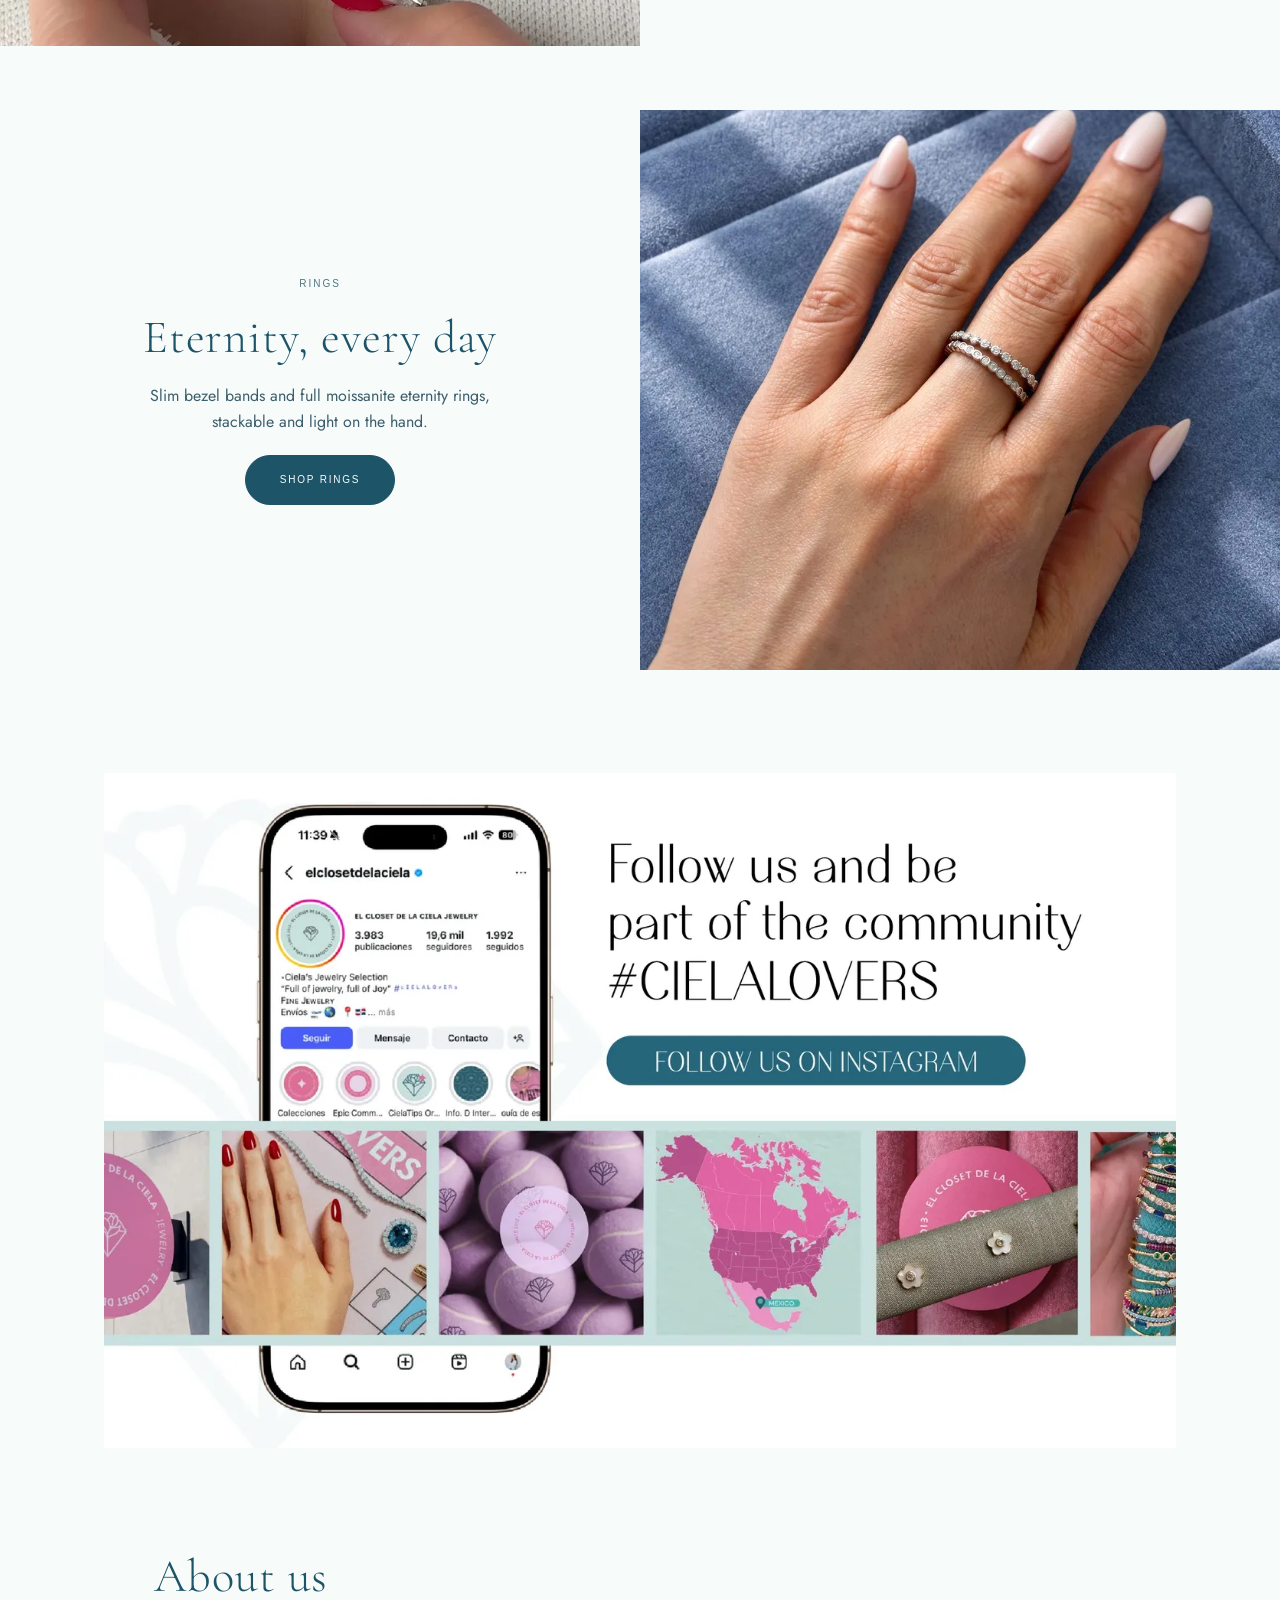
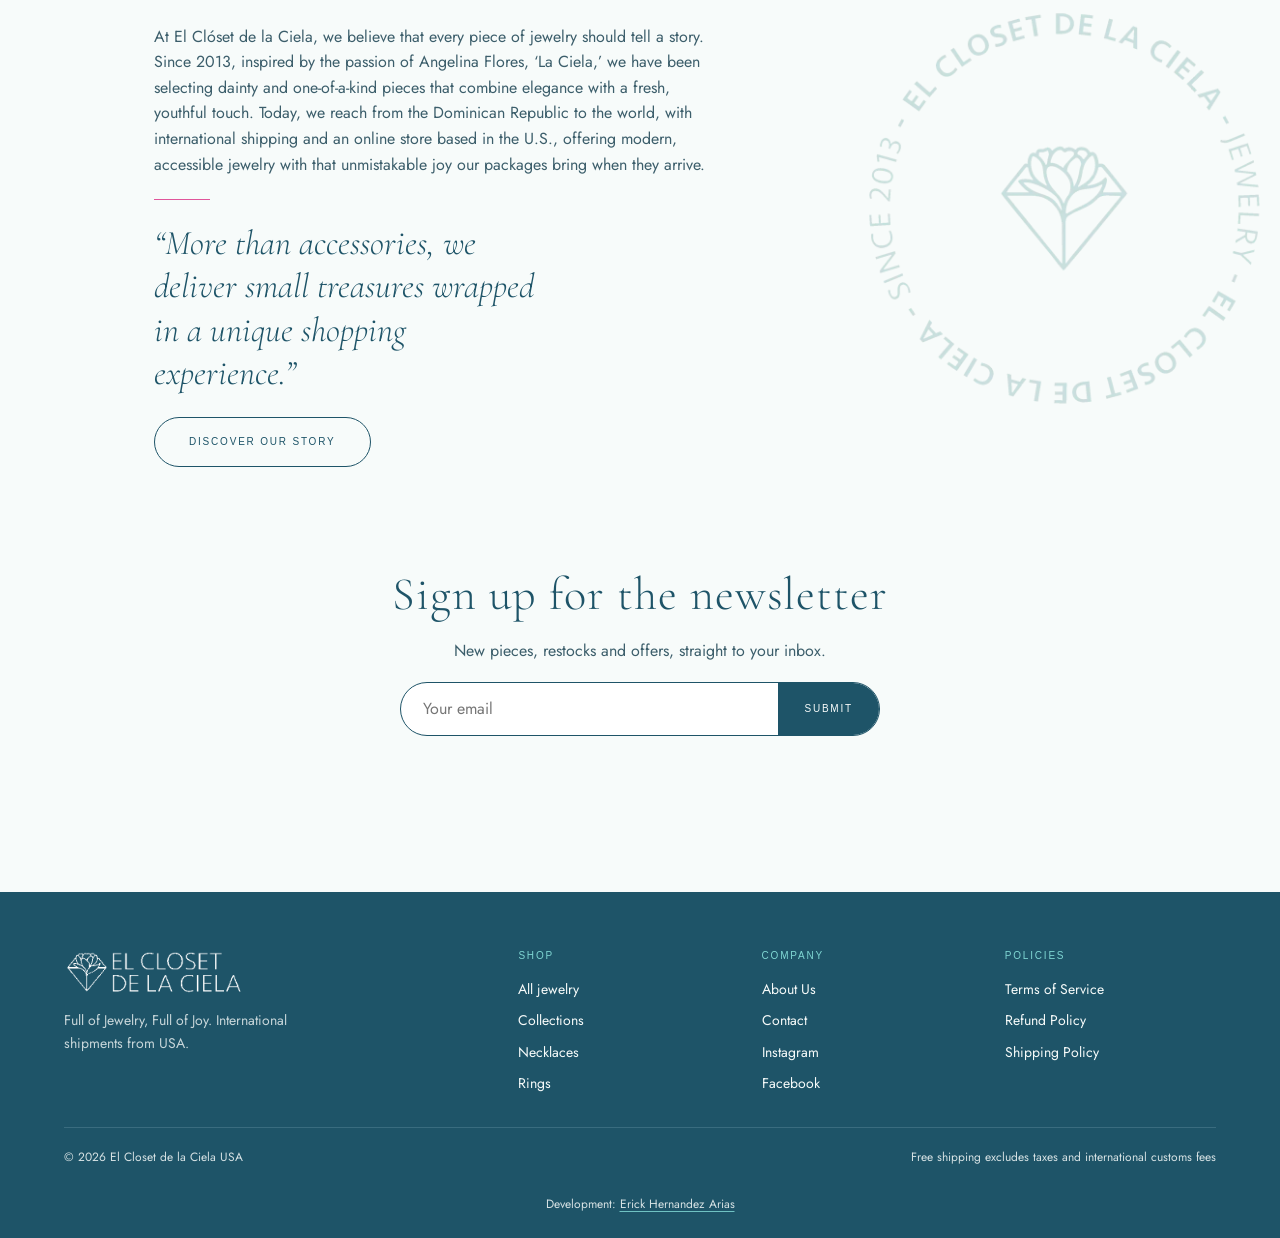
==== commit 33e21d1b: "Sharper header logo and complete About logo on mobile (v11) Co-Authored-By: Claude Sonnet 5.5 <norep" ====
--- a/index.html
+++ b/index.html
@@ -18,7 +18,7 @@
 <div class="wrap">
 <div class="header-row">
 <button class="icon-btn nav-toggle" type="button" aria-expanded="false" aria-controls="main-nav" aria-label="Open menu"><svg width="22" height="22" viewBox="0 0 24 24" fill="none" stroke="currentColor" stroke-width="1.3" stroke-linecap="round" aria-hidden="true"><path d="M4 7h16M4 12h16M4 17h16"/></svg></button>
-<a class="logo" href="index.html" aria-label="El Closet de la Ciela Jewelry, home"><img src="images/logo-closet-de-la-ciela.webp" width="180" height="46" alt="El Closet de la Ciela Jewelry"></a>
+<a class="logo" href="index.html" aria-label="El Closet de la Ciela Jewelry, home"><img src="images/logo-closet-de-la-ciela.webp" width="180" height="49" alt="El Closet de la Ciela Jewelry"></a>
 <nav class="main-nav" id="main-nav" aria-label="Main">
 <ul>
 <li><a href="shop.html">Shop</a></li>
@@ -150,7 +150,7 @@
 <blockquote class="about-quote">“More than accessories, we deliver small treasures wrapped in a unique shopping experience.”</blockquote>
 <a class="btn btn-ghost" href="about.html">Discover our story</a>
 </div>
-<div class="about-photo"><img src="images/about-seal.webp" width="573" height="780" alt="El Closet de la Ciela seal, since 2013" loading="lazy"></div>
+<div class="about-photo"><img src="images/about-logo.webp" width="900" height="908" alt="El Closet de la Ciela seal, since 2013" loading="lazy"></div>
 </div></section>
 <section class="section"><div class="wrap newsletter">
 <h2 class="h2">Sign up for the newsletter</h2>
@@ -167,7 +167,7 @@
 <div class="wrap">
 <div class="footer-grid">
 <div class="footer-brand">
-<img src="images/logo-closet-de-la-ciela.webp" width="180" height="46" alt="El Closet de la Ciela Jewelry">
+<img src="images/logo-closet-de-la-ciela.webp" width="180" height="49" alt="El Closet de la Ciela Jewelry">
 <p>Full of Jewelry, Full of Joy. International shipments from USA.</p>
 </div>
 <div>
--- a/css/styles.css
+++ b/css/styles.css
@@ -183,9 +183,9 @@
 .story{display:grid;justify-items:center;gap:22px;text-align:center}
 .story blockquote{margin:0;font-family:var(--font-display);font-style:italic;font-weight:300;font-size:clamp(2rem,1.3rem + 2vw,3.2rem);line-height:1.2;max-width:24ch;text-wrap:balance}
 .about-home{display:grid;grid-template-columns:minmax(0,1fr);gap:clamp(32px,6vw,88px);align-items:center;max-width:none;margin:0;padding:0 0 0 max(var(--gutter),calc((100% - 1100px)/2 + var(--gutter)))}
-.about-photo{justify-self:end;width:min(80%,420px);align-self:center}
+.about-photo{justify-self:center;width:min(86%,420px);align-self:center;padding-bottom:8px}
 .about-photo img{width:100%;height:auto;display:block}
-@media(min-width:760px){.about-home{grid-template-columns:minmax(0,1fr) minmax(280px,34vw)}.about-photo{width:100%;max-width:560px}}
+@media(min-width:760px){.about-home{grid-template-columns:minmax(0,1fr) minmax(280px,34vw)}.about-photo{justify-self:end;width:100%;max-width:560px;padding-bottom:0}}
 .about-text{display:grid;gap:22px;justify-items:start;text-align:left}
 .about-text p{margin:0;max-width:56ch}
 .about-quote{margin:0;font-family:var(--font-display);font-style:italic;font-weight:300;font-size:clamp(1.6rem,1.2rem + 1.2vw,2.4rem);line-height:1.25;max-width:26ch}
